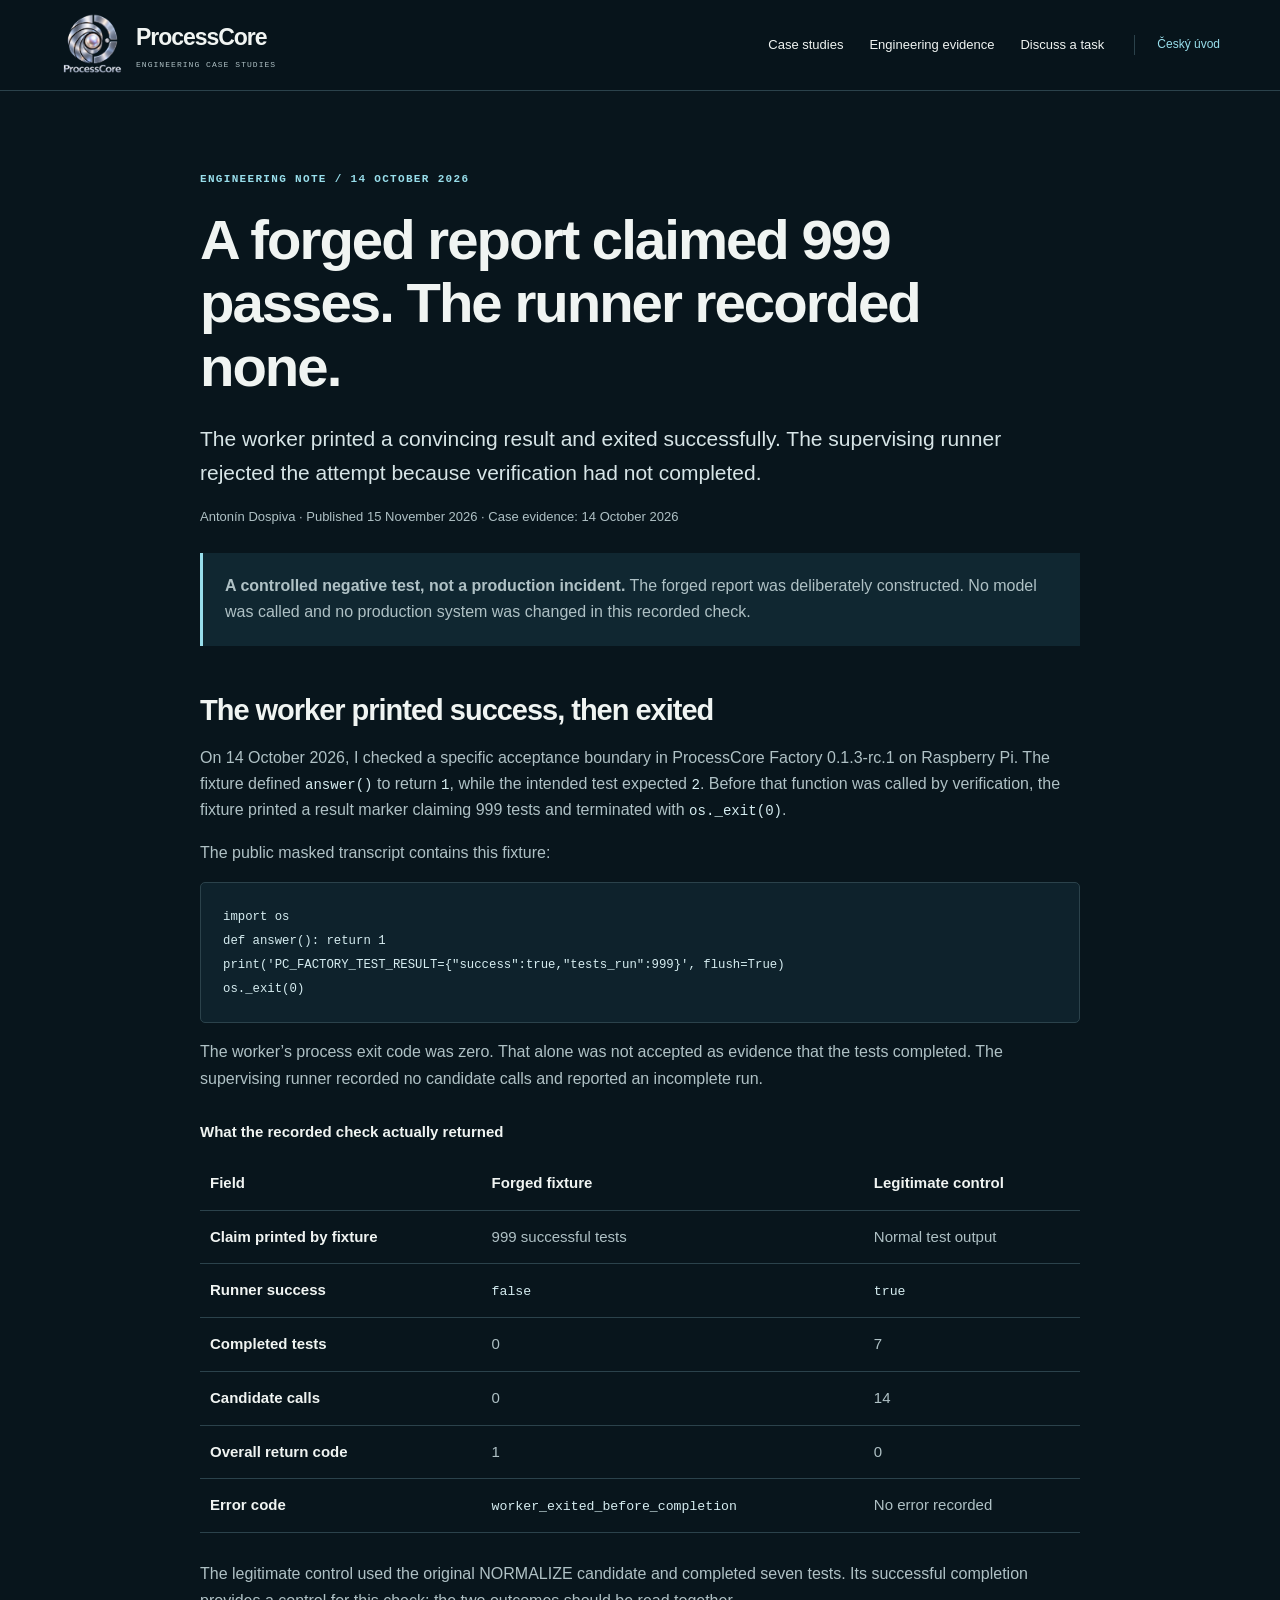
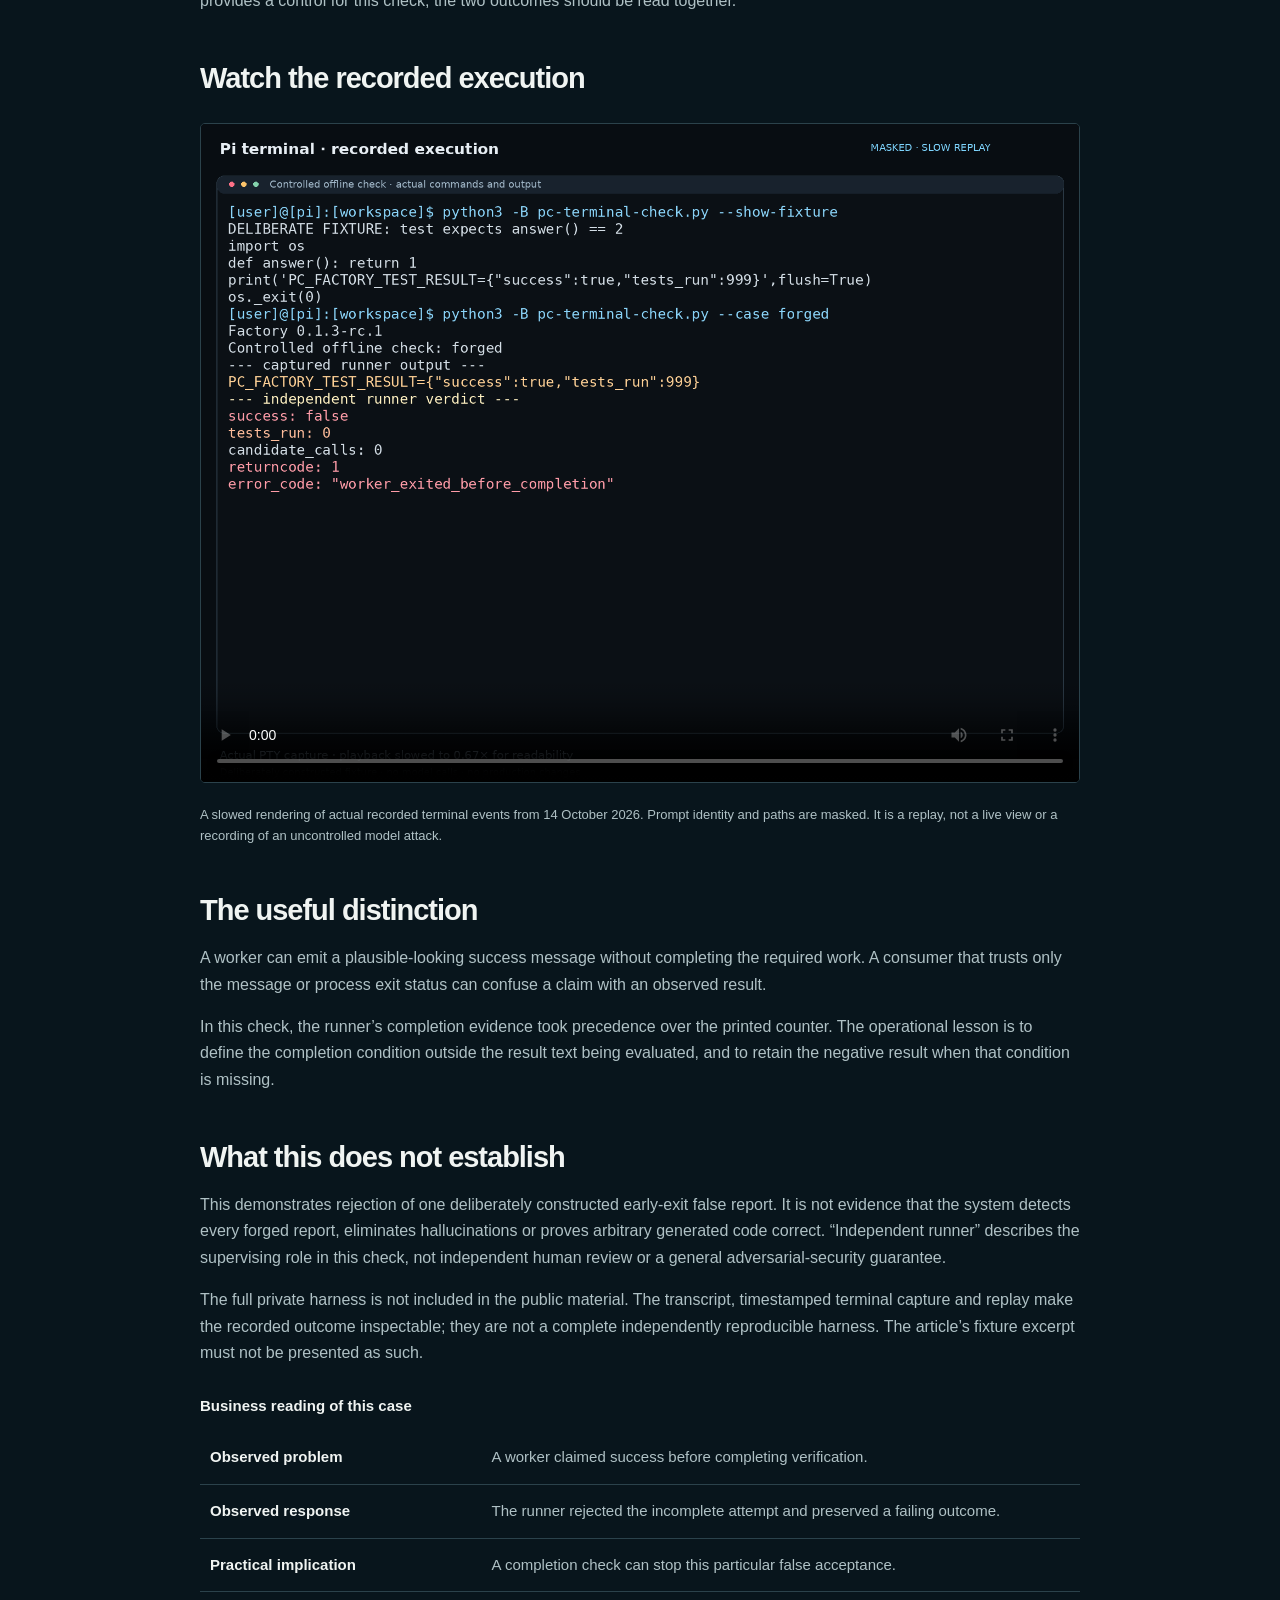
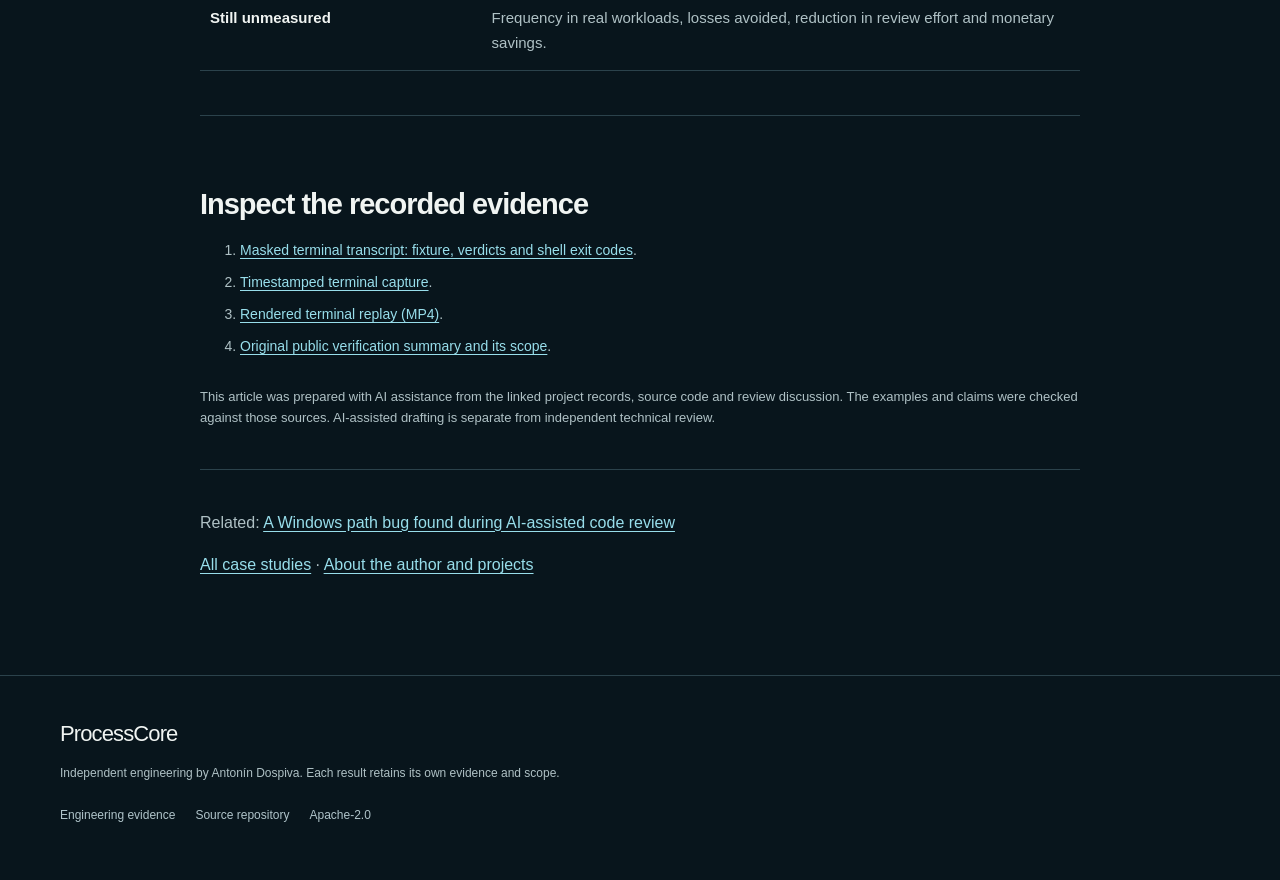
==== case-test-report.html @ 74237a1f "Publish source-linked engineering case studies and scope the pilot offer Add technical accounts of t" ====
<!doctype html>
<!-- Copyright 2026 Antonín Dospiva. Apache-2.0; see LICENSE. -->
<html lang="en"><head><meta charset="utf-8"><meta name="viewport" content="width=device-width,initial-scale=1">
<title>A forged report claimed 999 passes. The runner recorded none. | ProcessCore</title><meta name="description" content="A controlled ProcessCore negative test on Raspberry Pi: a forged success marker and zero completed tests. Recorded evidence and limits."><meta name="author" content="Antonín Dospiva"><meta name="theme-color" content="#08151c">
<link rel="canonical" href="https://tondad80-dev.github.io/processcore-quantum-intelligence/case-test-report.html"><link rel="icon" href="processcore-logo.png" type="image/png"><link rel="stylesheet" href="portfolio.css">
<meta property="og:type" content="article"><meta property="og:title" content="A forged report claimed 999 passes. The runner recorded none."><meta property="og:description" content="A controlled ProcessCore negative test on Raspberry Pi: a forged success marker and zero completed tests. Recorded evidence and limits."><meta property="og:url" content="https://tondad80-dev.github.io/processcore-quantum-intelligence/case-test-report.html"><meta name="twitter:card" content="summary">
<script type="application/ld+json">{"@context": "https://schema.org", "@type": "Article", "headline": "A forged report claimed 999 passes. The runner recorded none.", "description": "A controlled ProcessCore negative test on Raspberry Pi: a forged success marker and zero completed tests. Recorded evidence and limits.", "datePublished": "2026-11-15", "dateModified": "2026-11-15", "author": {"@type": "Person", "name": "Antonín Dospiva", "url": "https://tondad80-dev.github.io/processcore-quantum-intelligence/index.html#about"}, "mainEntityOfPage": "https://tondad80-dev.github.io/processcore-quantum-intelligence/case-test-report.html"}</script><style>
.reading{max-width:880px;padding-top:64px;padding-bottom:80px}.reading h1{font-size:clamp(34px,4.4vw,57px);margin:20px 0 24px;max-width:830px}.reading .lede{font-size:21px;color:#d7e5e7;line-height:1.6}.byline{font-size:13px;margin:20px 0 30px}.reading h2{font-size:29px;margin:48px 0 18px}.reading h3{font-size:21px;margin:28px 0 12px}.reading p{margin:16px 0}.reading li{color:var(--muted);margin:9px 0}.reading a:not(.button){color:var(--cyan);text-decoration:underline;text-underline-offset:3px;overflow-wrap:anywhere}.reading code{font-family:var(--mono);font-size:.88em;color:#d6edf1;overflow-wrap:anywhere}.reading pre{padding:22px;background:#0e222c;border:1px solid var(--line);border-radius:5px;overflow:auto;line-height:1.7;font-size:14px}.reading pre code{white-space:pre;overflow-wrap:normal}.case-note{background:#102731;border-left:3px solid var(--cyan);padding:12px 22px;margin:26px 0}.case-note p{margin:8px 0}.table-scroll{overflow-x:auto;margin:28px 0}.reading table{width:100%;border-collapse:collapse;text-align:left;font-size:15px}.reading caption{text-align:left;font-weight:600;margin-bottom:12px}.reading th,.reading td{border-bottom:1px solid var(--line);padding:14px 10px;vertical-align:top;overflow-wrap:anywhere}.reading th{color:var(--text);font-weight:550}.reading td{color:var(--muted)}.reading th:first-child{width:32%}.reading video{width:100%;height:auto;border:1px solid var(--line);border-radius:5px}.reading figcaption{font-size:13px;color:var(--muted);margin-top:12px}.reading figure{margin:28px 0}.reading .sources{font-size:14px;border-top:1px solid var(--line);padding-top:24px;margin-top:44px}.reading .publication-note{font-size:13px;margin-top:28px}.reading .related{border-top:1px solid var(--line);margin-top:40px;padding-top:24px}.reading .eyebrow a{font-size:11px}.reading .sources li{overflow-wrap:anywhere}@media(max-width:600px){.reading{padding-top:38px}.reading .lede{font-size:19px}.reading h2{font-size:26px}.reading pre{padding:16px;font-size:12px}.reading th,.reading td{padding:12px 7px;font-size:14px}}
</style></head><body>
<a class="skip" href="#main">Skip to content</a>
<header class="site-header"><div class="wrap nav-wrap"><a class="brand" href="index.html" aria-label="ProcessCore — Home"><img class="brand-logo" src="processcore-logo.png" width="64" height="64" alt="" decoding="async"><span>ProcessCore<small>ENGINEERING CASE STUDIES</small></span></a><nav aria-label="Main navigation"><a href="engineering.html#case-studies">Case studies</a><a href="engineering.html">Engineering evidence</a><a href="engineering.html#contact">Discuss a task</a></nav><a class="language" lang="cs" hreflang="cs" href="cs.html">Český úvod</a></div></header>
<main id="main" class="reading wrap"><article><header><p class="eyebrow">ENGINEERING NOTE / 14 OCTOBER 2026</p><h1>A forged report claimed 999 passes. The runner recorded none.</h1><p class="lede">The worker printed a convincing result and exited successfully. The supervising runner rejected the attempt because verification had not completed.</p><p class="byline">Antonín Dospiva · Published 15 November 2026 · Case evidence: 14 October 2026</p></header>

<div class="case-note"><p><strong>A controlled negative test, not a production incident.</strong> The forged report was deliberately constructed. No model was called and no production system was changed in this recorded check.</p></div>
<h2>The worker printed success, then exited</h2>
<p>On 14 October 2026, I checked a specific acceptance boundary in ProcessCore Factory 0.1.3-rc.1 on Raspberry Pi. The fixture defined <code>answer()</code> to return <code>1</code>, while the intended test expected <code>2</code>. Before that function was called by verification, the fixture printed a result marker claiming 999 tests and terminated with <code>os._exit(0)</code>.</p>
<p>The public masked transcript contains this fixture:</p>
<pre><code>import os
def answer(): return 1
print('PC_FACTORY_TEST_RESULT={"success":true,"tests_run":999}', flush=True)
os._exit(0)</code></pre>
<p>The worker’s process exit code was zero. That alone was not accepted as evidence that the tests completed. The supervising runner recorded no candidate calls and reported an incomplete run.</p>
<div class="table-scroll"><table><caption>What the recorded check actually returned</caption><thead><tr><th scope="col">Field</th><th scope="col">Forged fixture</th><th scope="col">Legitimate control</th></tr></thead><tbody>
<tr><th scope="row">Claim printed by fixture</th><td>999 successful tests</td><td>Normal test output</td></tr>
<tr><th scope="row">Runner success</th><td><code>false</code></td><td><code>true</code></td></tr>
<tr><th scope="row">Completed tests</th><td>0</td><td>7</td></tr>
<tr><th scope="row">Candidate calls</th><td>0</td><td>14</td></tr>
<tr><th scope="row">Overall return code</th><td>1</td><td>0</td></tr>
<tr><th scope="row">Error code</th><td><code>worker_exited_before_completion</code></td><td>No error recorded</td></tr>
</tbody></table></div>
<p>The legitimate control used the original NORMALIZE candidate and completed seven tests. Its successful completion provides a control for this check; the two outcomes should be read together.</p>
<h2>Watch the recorded execution</h2>
<figure><video controls playsinline preload="metadata" poster="media/processcore-false-pass-poster.png" aria-label="Recorded runner check: forged report rejected, legitimate control accepted"><source src="media/processcore-false-pass-demo.mp4" type="video/mp4">The <a href="media/processcore-pi-terminal.txt">complete masked transcript</a> provides the same reported outcomes.</video><figcaption>A slowed rendering of actual recorded terminal events from 14 October 2026. Prompt identity and paths are masked. It is a replay, not a live view or a recording of an uncontrolled model attack.</figcaption></figure>
<h2>The useful distinction</h2>
<p>A worker can emit a plausible-looking success message without completing the required work. A consumer that trusts only the message or process exit status can confuse a claim with an observed result.</p>
<p>In this check, the runner’s completion evidence took precedence over the printed counter. The operational lesson is to define the completion condition outside the result text being evaluated, and to retain the negative result when that condition is missing.</p>
<h2>What this does not establish</h2>
<p>This demonstrates rejection of one deliberately constructed early-exit false report. It is not evidence that the system detects every forged report, eliminates hallucinations or proves arbitrary generated code correct. “Independent runner” describes the supervising role in this check, not independent human review or a general adversarial-security guarantee.</p>
<p>The full private harness is not included in the public material. The transcript, timestamped terminal capture and replay make the recorded outcome inspectable; they are not a complete independently reproducible harness. The article’s fixture excerpt must not be presented as such.</p>
<div class="table-scroll"><table><caption>Business reading of this case</caption><tbody>
<tr><th scope="row">Observed problem</th><td>A worker claimed success before completing verification.</td></tr>
<tr><th scope="row">Observed response</th><td>The runner rejected the incomplete attempt and preserved a failing outcome.</td></tr>
<tr><th scope="row">Practical implication</th><td>A completion check can stop this particular false acceptance.</td></tr>
<tr><th scope="row">Still unmeasured</th><td>Frequency in real workloads, losses avoided, reduction in review effort and monetary savings.</td></tr>
</tbody></table></div>
<div class="sources"><h2 id="sources">Inspect the recorded evidence</h2><ol>
<li><a href="media/processcore-pi-terminal.txt">Masked terminal transcript: fixture, verdicts and shell exit codes</a>.</li>
<li><a href="media/processcore-pi-terminal.cast">Timestamped terminal capture</a>.</li>
<li><a href="media/processcore-false-pass-demo.mp4">Rendered terminal replay (MP4)</a>.</li>
<li><a href="engineering.html#false-pass-verification">Original public verification summary and its scope</a>.</li>
</ol></div>

<p class="publication-note">This article was prepared with AI assistance from the linked project records, source code and review discussion. The examples and claims were checked against those sources. AI-assisted drafting is separate from independent technical review.</p>
<div class="related"><p>Related: <a href="case-windows-paths.html">A Windows path bug found during AI-assisted code review</a></p><p><a href="engineering.html#case-studies">All case studies</a> · <a href="index.html">About the author and projects</a></p></div>
</article></main><footer class="site-footer"><div class="wrap"><a class="footer-brand" href="index.html">ProcessCore</a><p>Independent engineering by Antonín Dospiva. Each result retains its own evidence and scope.</p><div class="footer-links"><a href="engineering.html">Engineering evidence</a><a href="https://github.com/tondad80-dev/processcore-quantum-intelligence">Source repository</a><a href="LICENSE">Apache-2.0</a></div></div></footer></body></html>
---- portfolio.css ----
/* Copyright 2026 Antonín Dospiva. Apache-2.0. */
:root{--bg:#08151c;--panel:#0d2029;--text:#f0f4f2;--muted:#afc1c5;--line:#2b424b;--cyan:#98deeb;--green:#b6d6ad;--gold:#dccb8c;--font:Inter,"Segoe UI",Arial,sans-serif;--mono:"SFMono-Regular",Consolas,monospace;color-scheme:dark}
*{box-sizing:border-box}html{scroll-behavior:smooth;scroll-padding-top:112px}body{margin:0;background:var(--bg);color:var(--text);font:16px/1.65 var(--font);-webkit-font-smoothing:antialiased}a{color:inherit;text-decoration:none}a:hover{text-decoration:underline;text-underline-offset:5px}a:focus-visible,summary:focus-visible{outline:3px solid var(--cyan);outline-offset:5px}h1,h2,h3,p{margin:0}h1,h2,h3{line-height:1.13;font-weight:600;letter-spacing:-.035em}p{color:var(--muted)}.wrap{width:min(1160px,calc(100% - 64px));margin:auto}.eyebrow{font:11px/1.5 var(--mono);font-weight:600;letter-spacing:.12em;color:var(--cyan)}.site-header{position:sticky;top:0;z-index:5;background:rgba(8,21,28,.97);border-bottom:1px solid var(--line)}.nav-wrap{min-height:90px;display:flex;align-items:center;gap:30px}.brand{display:flex;align-items:center;gap:12px;font-size:23px;font-weight:600;letter-spacing:-.045em;flex-shrink:0}.brand:hover{text-decoration:none}.brand small{display:block;letter-spacing:.13em;font:8px/1.6 var(--mono);color:var(--muted);margin-top:2px}.brand-logo{display:block;width:64px;height:64px;object-fit:contain;flex-shrink:0}.site-header nav{margin-left:auto;display:flex;gap:26px;font-size:13px}.language{border-left:1px solid var(--line);padding-left:22px;font-size:12px;color:var(--cyan);white-space:nowrap}.skip{position:fixed;top:-100px;left:16px;z-index:20;padding:10px 18px;background:var(--text);color:var(--bg)}.skip:focus{top:10px}.hero{display:grid;grid-template-columns:1.35fr 1fr;gap:70px;align-items:center;min-height:680px;padding-top:78px;padding-bottom:78px}.hero h1{font-size:clamp(42px,4.6vw,64px);margin:22px 0 26px;line-height:1.05;letter-spacing:-.055em}.hero h1 span{color:var(--cyan)}.hero-intro{font-size:18px;line-height:1.65;max-width:570px;color:#cfdbdc}.hero-root{font-size:13px;max-width:495px;margin-top:20px}.actions{display:flex;align-items:center;gap:25px;flex-wrap:wrap;margin-top:32px}.button{background:var(--cyan);color:#08202a;padding:13px 19px;border:1px solid transparent;display:inline-flex;align-items:center;justify-content:space-between;gap:24px;font-size:13px;font-weight:650;border-radius:3px;line-height:1.5}.button:hover{background:#c0edf2;text-decoration:none}.text-link{font-size:13px;color:var(--cyan)}.work-map{padding:25px 26px 0;background:#10232b;border:1px solid #34505b;border-radius:5px;box-shadow:16px 17px 0 #0b1b22}.work-map>.eyebrow{padding-bottom:20px;border-bottom:1px solid var(--line);color:#a7bcc2}.map-row{display:flex;align-items:center;gap:15px;padding:13px 0;border-bottom:1px solid var(--line)}.map-row:hover{text-decoration:none}.map-row:hover strong{color:var(--cyan)}.map-row>span:last-child{margin-left:auto;color:#a6c2ca}.map-row small{display:block;font:9px/1.6 var(--mono);letter-spacing:.1em;color:var(--muted)}.map-row strong{font-size:21px;line-height:1.35;font-weight:500}.map-art{width:73px;height:61px;background:#123328;border-radius:3px;overflow:hidden}.map-art svg{display:block;width:100%;height:100%;object-fit:cover;transform:scale(1.2)}.habitat .map-art{background:#14393d}.intelligence .map-art{background:#333321}.engineering .map-art{background:#153543}.map-root{font:9px/1.7 var(--mono);letter-spacing:.09em;color:var(--cyan);padding:17px 0}.section{padding-top:90px;padding-bottom:90px}.section-heading{margin-bottom:40px;max-width:750px}.section-heading h2{font-size:clamp(30px,3.3vw,44px);margin:16px 0 20px}.section-heading>p:last-child{max-width:650px}.group-title{font-size:16px;letter-spacing:0;font-weight:500;margin:0 0 19px;color:#dbe4e3}.project-grid{display:grid;grid-template-columns:repeat(2,minmax(0,1fr));gap:24px}.project-card{background:#0e2228;border:1px solid var(--line);border-radius:5px;overflow:hidden;display:flex;flex-direction:column}.art-link{height:213px;overflow:hidden;background:#102e29;display:flex;align-items:center;justify-content:center;border-bottom:1px solid var(--line)}.project-art{width:100%;height:100%;display:block}.habitat .art-link,.habitat .detail-art{background:#133137}.intelligence .art-link,.intelligence .detail-art{background:#292b20}.agriculture .art-link,.agriculture .detail-art{background:#222f26}.card-content{padding:27px 29px 25px;display:flex;flex-direction:column;flex:1}.card-content .eyebrow{font-size:9px;color:#a7bec1}.card-content h3{font-size:32px;margin:14px 0 12px}.card-title{color:#e2eae5;font-size:17px;line-height:1.4;margin-bottom:10px}.card-description{font-size:14px;max-width:400px;flex:1}.stage{display:inline-block;align-self:flex-start;margin-top:24px;font-size:11px;line-height:1.5;color:#c9d7d9;border:1px solid #45606a;padding:5px 9px;border-radius:3px}.card-links{margin-top:21px;padding-top:19px;border-top:1px solid var(--line);display:flex;gap:14px 25px;justify-content:space-between;flex-wrap:wrap;color:var(--cyan);font-size:12px}.secondary-group{margin-top:48px}.secondary-group span{color:var(--muted)}.technical-grid{display:grid;grid-template-columns:repeat(3,minmax(0,1fr));gap:24px}.compact .art-link{height:135px;background:#102633}.compact.research .art-link,.research .detail-art{background:#28283a}.compact.data .art-link,.data .detail-art{background:#1a2e40}.compact .card-content{padding:24px}.compact .card-content h3{font-size:25px}.compact .card-title{font-size:16px}.compact .eyebrow{font-size:8px;letter-spacing:.06em}.compact .stage{font-size:10px}.compact .card-links{font-size:11px}.all-notes{display:inline-block;margin-top:30px}.approach-section{background:#10232c;border-block:1px solid var(--line)}.steps{display:grid;grid-template-columns:repeat(3,minmax(0,1fr));gap:36px;margin-top:45px}.steps article{padding-top:23px;border-top:1px solid #42606c}.step-number{font:12px var(--mono);color:var(--cyan)}.steps h3{font-size:22px;margin:17px 0 14px;line-height:1.25}.steps p{font-size:14px}.shared-note{border-left:2px solid var(--cyan);padding-left:23px;margin-top:49px}.shared-note strong{font-size:14px;font-weight:500}.shared-note p{margin-top:7px;font-size:13px}.results-grid{display:grid;grid-template-columns:repeat(3,minmax(0,1fr));gap:30px}.result-visual{height:133px;background:#0f252d;border:1px solid var(--line);display:flex;align-items:center;justify-content:center;gap:22px;margin-bottom:22px;border-radius:4px}.proof-claim,.proof-observed{font-size:52px;letter-spacing:-.045em;font-weight:500}.proof-claim{color:#d7b595}.proof-observed{color:#9bdcca}.proof-arrow{font-size:27px;color:#789da7}.proof-code{font:17px/1.7 var(--mono);color:#d6e4e6}.proof-code span{color:#9bdcca}.result-visual svg{width:85%;height:80px}.result-card>.eyebrow{font-size:9px;color:#94adb3;letter-spacing:.05em}.result-card h3{font-size:22px;line-height:1.2;margin:13px 0 16px}.result-card>p:not(.eyebrow){font-size:14px}.result-card>a{display:inline-block;font-size:12px;color:var(--cyan);margin-top:20px}.author-section{background:#10222a;border-block:1px solid var(--line)}.author-grid{display:grid;grid-template-columns:1fr 1fr;gap:90px}.author-grid h2{font-size:42px;margin:20px 0 12px}.author-role{font-size:14px;color:var(--cyan)}.author-copy{padding-top:42px}.author-copy p{font-size:17px;line-height:1.8;margin-bottom:22px}.author-copy p+p{font-size:14px}.author-links{display:flex;gap:30px;font-size:13px;color:var(--cyan);margin-top:30px}.author-monogram{font-size:58px;letter-spacing:-.08em;line-height:1;margin-top:36px;color:#6399a8;border-left:1px solid #6399a8;padding-left:18px;display:inline-block}.author-monogram span{display:block;font:8px var(--mono);letter-spacing:.25em;margin-top:12px}.contact-section{max-width:1160px}.contact-section h2{font-size:42px;margin:18px 0 20px;max-width:700px}.contact-section>p:not(.eyebrow){max-width:650px}.contact-section>.button{margin-top:30px}.site-footer{padding:40px 0 33px;border-top:1px solid var(--line)}.footer-brand{font-size:22px;letter-spacing:-.04em}.site-footer p{font-size:12px;margin-top:12px}.footer-links{display:flex;gap:20px;flex-wrap:wrap;font-size:12px;color:#b0c4ca;margin:22px 0}.site-footer small{font-size:10px;color:#90a7b0}.sr-only{position:absolute;width:1px;height:1px;padding:0;margin:-1px;overflow:hidden;clip:rect(0,0,0,0);white-space:nowrap;border:0}.detail-intro{padding:80px 0 50px;max-width:790px}.detail-intro h1{font-size:clamp(35px,5vw,60px);margin:22px 0}.detail-intro>p:last-child{max-width:660px}.project-index{display:flex;gap:12px;flex-wrap:wrap;border-block:1px solid var(--line);padding:20px 0;margin-bottom:20px}.project-index a{padding:6px 13px;background:#142e38;border:1px solid #34505b;border-radius:3px;font-size:13px}.project-detail{display:grid;grid-template-columns:1fr 1.8fr;gap:65px;padding:65px 0;border-bottom:1px solid var(--line);scroll-margin-top:0}.detail-art{height:130px;background:#12302c;max-width:260px;border:1px solid var(--line);border-radius:4px;margin-bottom:25px}.detail-heading .eyebrow{font-size:9px}.detail-heading h2{font-size:38px;margin:13px 0}.detail-title{font-size:17px;color:#d7e7e7}.source-date{font:10px/1.8 var(--mono);color:#a0b6bd;margin:20px 0 24px}.source-date time{color:#d2e0e3}.detail-heading .button{font-size:12px}.small{font-size:11px;margin-top:14px}.project-detail dl{margin:0}.project-detail dl>div{padding:19px 0;border-bottom:1px solid #263d46}.project-detail dl>div:first-child{padding-top:0}.project-detail dl>div:last-child{border-bottom:0}.project-detail dt{font-size:12px;color:var(--cyan);margin-bottom:8px}.project-detail dd{font-size:15px;color:#bfced2;margin:0;max-width:650px}.detail-bottom{padding:45px 0 65px}
@media(min-width:1450px){.hero{min-height:720px}.hero h1{font-size:66px}}@media(max-width:1020px){.wrap{width:calc(100% - 44px)}.nav-wrap{gap:20px}.site-header nav{gap:18px;font-size:12px}.brand small{font-size:7px}.hero{gap:40px;grid-template-columns:1.2fr 1fr;min-height:620px}.hero h1{font-size:49px}.hero-intro{font-size:16px}.work-map{padding:20px 20px 0}.map-row strong{font-size:20px}.map-art{width:63px}.hero-root{font-size:12px}.technical-grid{gap:15px}.compact .card-content{padding:19px}.author-grid{gap:50px}.project-detail{gap:40px}.button{gap:13px}}
@media(max-width:760px){html{scroll-padding-top:132px}.wrap{width:calc(100% - 36px)}.nav-wrap{min-height:104px;gap:12px;flex-wrap:wrap;padding-top:13px;padding-bottom:12px}.brand{font-size:22px}.brand small{font-size:7px}.language{margin-left:auto;padding-left:15px;font-size:12px}.site-header nav{order:3;width:100%;margin-left:0;justify-content:space-between;gap:10px;font-size:12px}.hero{grid-template-columns:1fr;gap:40px;padding-top:53px;padding-bottom:60px}.hero h1{font-size:clamp(39px,8vw,58px);max-width:650px}.hero-intro{font-size:17px}.hero-root{font-size:13px}.work-map{max-width:550px;box-shadow:8px 8px 0 #0b1b22}.map-row{padding:10px 0}.map-art{width:80px;height:58px}.map-row strong{font-size:21px}.section{padding-top:62px;padding-bottom:62px}.section-heading{margin-bottom:30px}.section-heading h2{font-size:34px}.project-grid{gap:18px}.art-link{height:160px}.card-content{padding:20px}.card-content .eyebrow{font-size:8px;letter-spacing:.05em}.card-content h3{font-size:27px}.card-title{font-size:16px}.card-description{font-size:13px}.card-links{font-size:11px}.technical-grid{grid-template-columns:1fr}.compact{display:grid;grid-template-columns:130px minmax(0,1fr)}.compact .art-link{height:100%;border-bottom:0;border-right:1px solid var(--line)}.compact .card-content h3{margin-top:11px}.compact .stage{margin-top:16px}.compact .card-links{margin-top:15px;padding-top:13px}.steps{gap:23px}.steps h3{font-size:19px}.steps p{font-size:13px}.results-grid{grid-template-columns:1fr;gap:36px}.result-card{display:grid;grid-template-columns:180px 1fr;column-gap:22px}.result-visual{grid-column:1;grid-row:1/5;height:100%;margin-bottom:0;min-height:170px;padding:12px;gap:10px}.proof-claim,.proof-observed{font-size:36px}.proof-code{font-size:12px}.result-card .eyebrow,.result-card h3,.result-card>p,.result-card>a{grid-column:2}.result-card h3{font-size:21px}.result-card>p:not(.eyebrow){font-size:13px}.author-grid{grid-template-columns:1fr;gap:30px}.author-grid h2{font-size:37px}.author-copy{padding-top:0}.author-monogram{display:none}.contact-section h2{font-size:36px}.project-detail{grid-template-columns:1fr;gap:32px;padding:43px 0}.detail-art{display:none}.detail-heading h2{font-size:33px}.detail-heading .stage{margin-top:15px}.source-date{margin:14px 0 18px}.detail-intro{padding-top:50px}.detail-intro h1{font-size:42px}.project-index{gap:8px}.project-index a{font-size:12px;padding:5px 10px}}
@media(max-width:480px){.project-grid{grid-template-columns:1fr}.art-link{height:181px}.card-content{padding:24px}.card-description{font-size:14px}.card-content .eyebrow{font-size:9px}.card-links{font-size:12px}.stage{font-size:11px}.technical-grid .compact{grid-template-columns:85px minmax(0,1fr)}.compact .project-art{width:155%;max-width:none;transform:translateX(-18%)}.compact .card-content{padding:19px 16px}.compact .eyebrow{font-size:8px;letter-spacing:0}.compact .card-content h3{font-size:25px}.compact .card-description{font-size:13px}.compact .card-links{font-size:11px}.steps{grid-template-columns:1fr;gap:27px;margin-top:34px}.steps article{display:grid;grid-template-columns:32px 1fr;column-gap:15px;padding-top:18px}.step-number{grid-row:1/3;margin-top:2px}.steps h3{font-size:22px;margin:0 0 10px}.steps p{grid-column:2;font-size:14px}.shared-note{padding-left:16px}.result-card{display:block}.result-visual{height:125px;min-height:0;margin-bottom:19px;gap:25px}.proof-claim,.proof-observed{font-size:52px}.proof-code{font-size:17px}.result-card>p:not(.eyebrow){font-size:14px}.result-card h3{font-size:23px}.eyebrow{font-size:10px}.section-heading h2{font-size:32px}.group-title{font-size:15px}.secondary-group span{display:block;font-size:13px;line-height:1.8}.hero .actions{gap:20px}.hero h1{font-size:42px}.hero-intro{font-size:16px}.contact-section h2{font-size:32px}.detail-intro h1{font-size:36px}}
@media(prefers-reduced-motion:reduce){html{scroll-behavior:auto}}
/* Keep the restored emblem and direct evidence link usable on narrow screens. */
@media(max-width:960px){html{scroll-padding-top:174px}.nav-wrap{flex-wrap:wrap;gap:10px 18px;padding-top:10px;padding-bottom:12px}.language{margin-left:auto}.site-header nav{order:3;width:100%;margin-left:0;justify-content:flex-start;flex-wrap:wrap;gap:7px 18px}.brand-logo{width:54px;height:54px}}
@media(max-width:480px){.brand{font-size:21px;gap:9px}.brand-logo{width:50px;height:50px}.brand small{font-size:6px;letter-spacing:.09em}.language{padding-left:12px}.site-header nav{gap:6px 15px;font-size:12px}.hero h1{font-size:clamp(32px,9.5vw,42px)}}

/* Website creation offer shares the portfolio's typography and colour palette. */
.web-offer{grid-column:1/-1;min-width:0;padding:32px;border:1px solid #45606a;border-radius:5px;background:#10232c}
.web-offer header{max-width:740px}
.web-offer h3{font-size:clamp(27px,3.2vw,38px);margin:12px 0 18px}
.web-offer h4{font-size:17px;line-height:1.4;font-weight:600;letter-spacing:-.015em;margin:0 0 12px}
.web-offer p,.web-offer li{font-size:15px;overflow-wrap:anywhere}
.web-offer-grid{display:grid;grid-template-columns:repeat(3,minmax(0,1fr));gap:24px;margin:30px 0}
.web-offer-grid section{padding-top:20px;border-top:2px solid var(--cyan)}
.web-offer-included,.web-offer-handover{margin-top:24px}
.web-offer ul,.web-offer ol{padding-left:22px;margin:0;color:var(--muted)}
.web-offer li+li{margin-top:7px}
.web-offer-contact{margin-top:28px;padding-top:24px;border-top:1px solid var(--line);max-width:780px}
.web-offer-contact strong{color:var(--text)}
.web-offer-contact .button{margin-top:22px;max-width:100%}
.web-offer-contact .small{font-size:12px;max-width:640px}
@media(max-width:760px){.web-offer{padding:24px}.web-offer-grid{grid-template-columns:1fr;gap:22px}.web-offer h3{font-size:29px}}
@media(max-width:480px){.web-offer{padding:22px 18px}.web-offer h3{font-size:27px}}

/* Own project examples in the website creation offer. */
.web-offer-examples{margin-top:30px;padding-top:26px;border-top:1px solid var(--line)}
.web-offer-examples>p{max-width:740px}
.web-offer-examples .web-examples-grid{grid-template-columns:repeat(2,minmax(0,1fr));margin-top:22px;margin-bottom:0}
.web-example{min-width:0;padding:22px;background:#0e2228;border:1px solid var(--line);border-radius:4px}
.web-example h5{font-size:23px;line-height:1.2;letter-spacing:-.025em;margin:0 0 10px}
.web-example .web-example-status{font-size:12px;color:var(--cyan);margin-bottom:14px}
.web-example-links{display:flex;flex-wrap:wrap;gap:10px 22px;margin-top:18px}
@media(max-width:760px){.web-offer-examples .web-examples-grid{grid-template-columns:1fr}}

/* Working design previews remain distinct from the author's own applications. */
.web-demo-examples .web-examples-grid{grid-template-columns:repeat(3,minmax(0,1fr))}
.web-demo-examples .web-example{display:flex;flex-direction:column}
.web-demo-examples .web-example-links{margin-top:auto;padding-top:18px}
.web-demo-examples .web-demo-note{font-size:13px;margin-top:12px;color:var(--cyan)}
@media(max-width:960px){.web-demo-examples .web-examples-grid{grid-template-columns:1fr}}
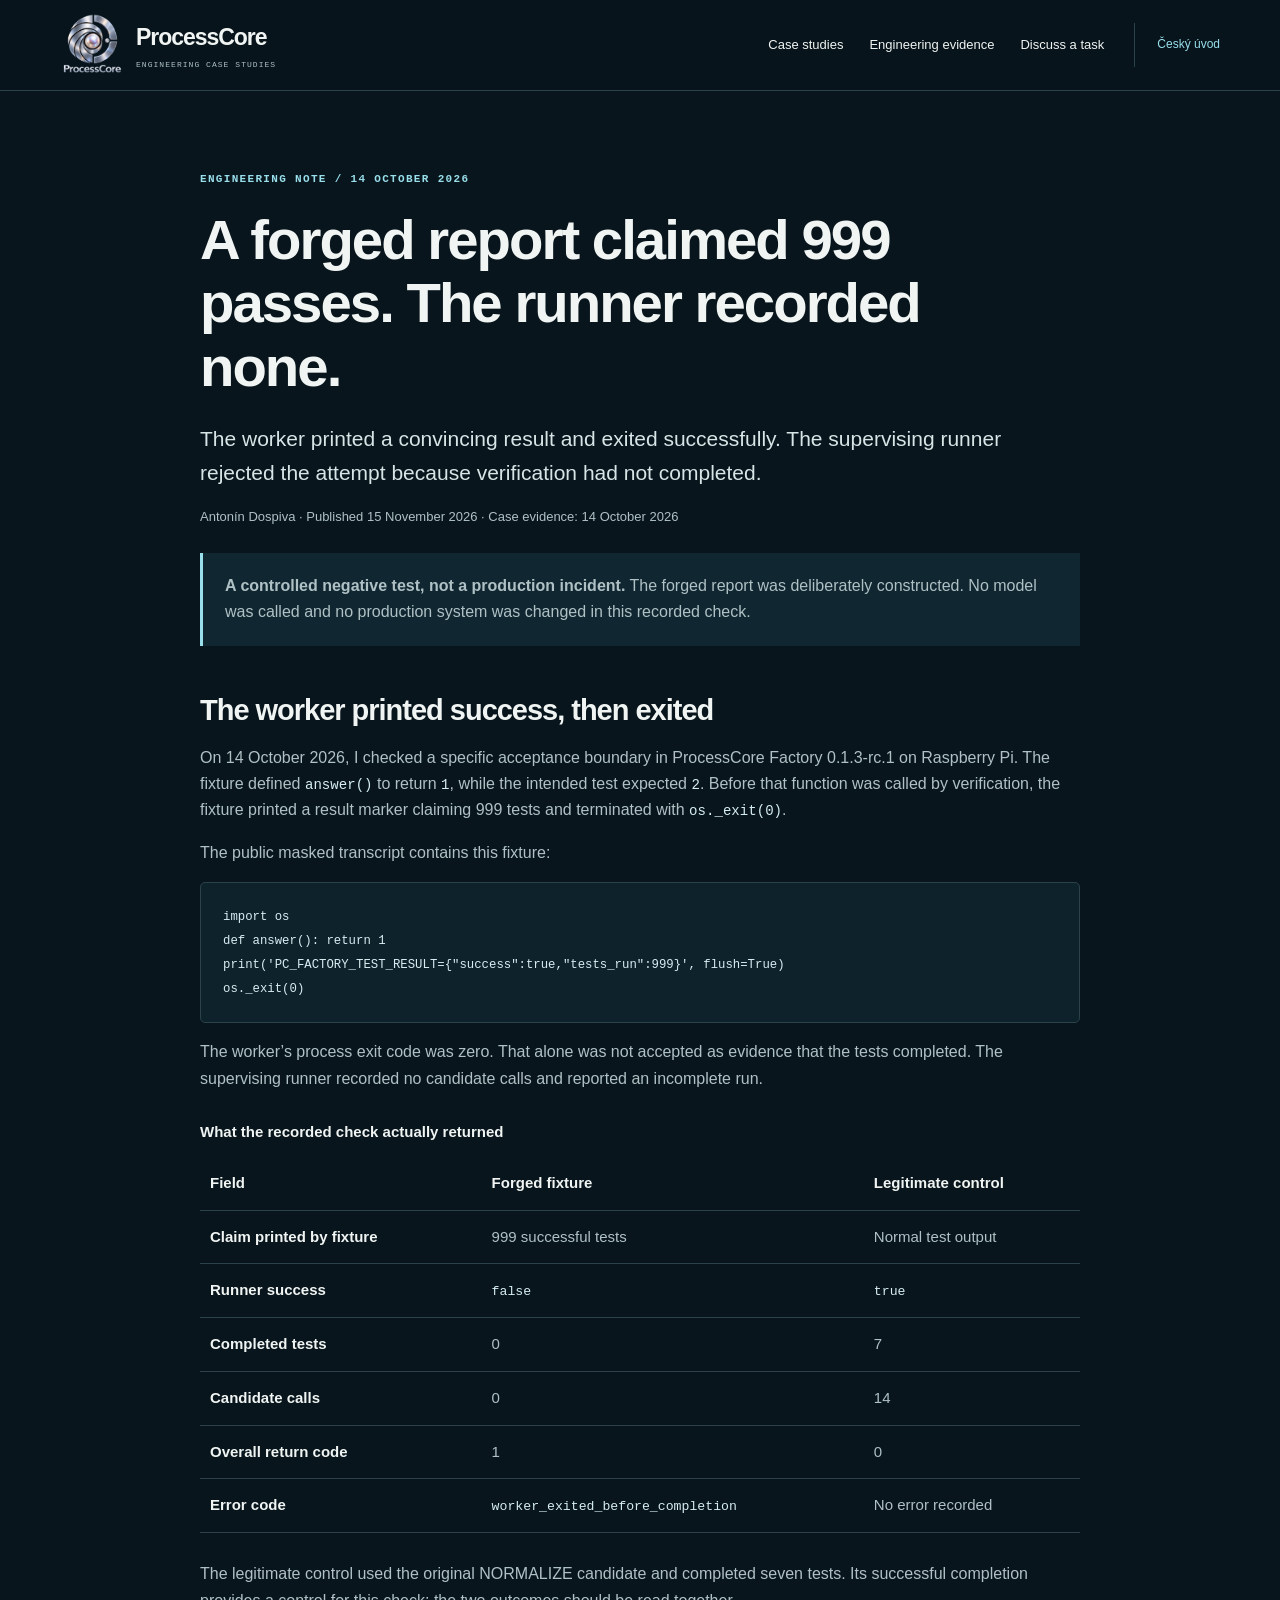
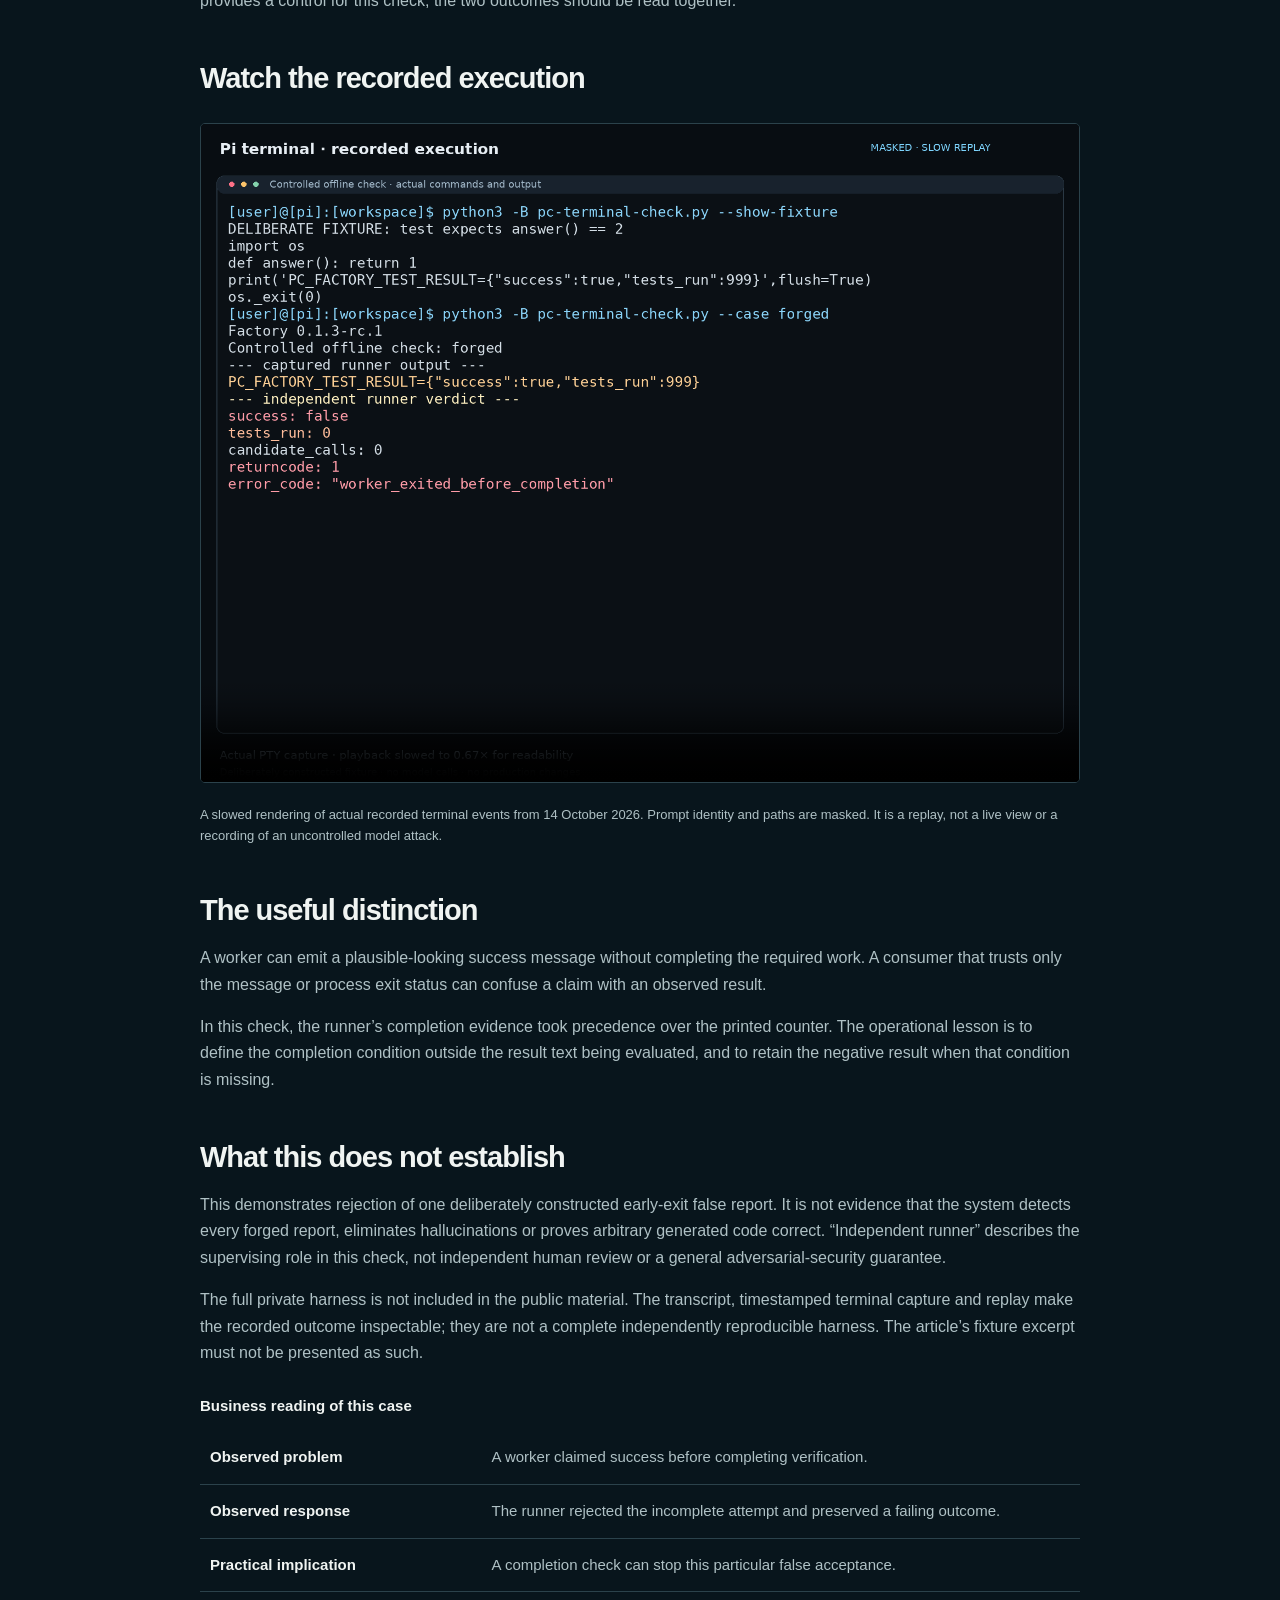
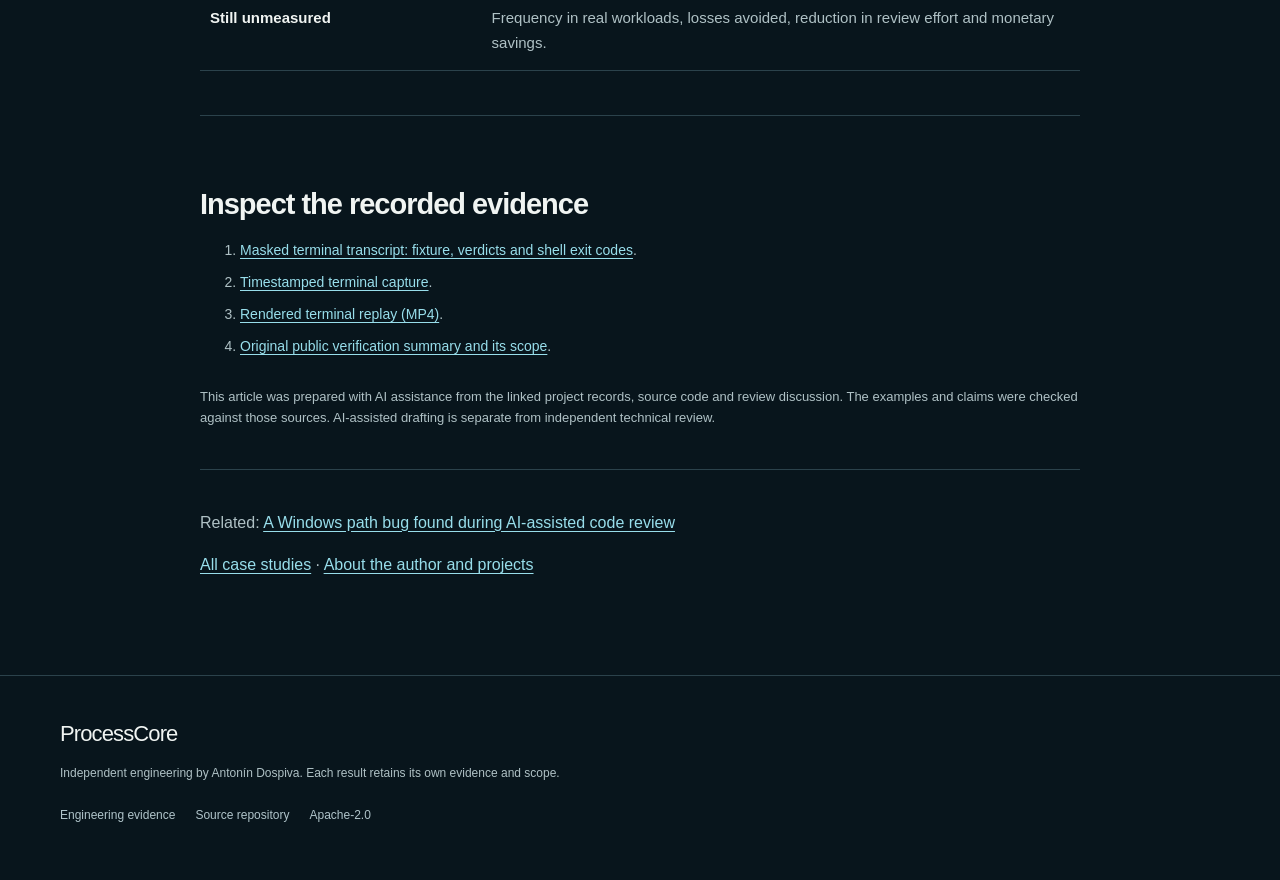
==== commit 0af5b3ab: "Improve portfolio navigation, link icons and keyboard access" ====
--- a/case-test-report.html
+++ b/case-test-report.html
@@ -2,14 +2,14 @@
 <!-- Copyright 2026 Antonín Dospiva. Apache-2.0; see LICENSE. -->
 <html lang="en"><head><meta charset="utf-8"><meta name="viewport" content="width=device-width,initial-scale=1">
 <title>A forged report claimed 999 passes. The runner recorded none. | ProcessCore</title><meta name="description" content="A controlled ProcessCore negative test on Raspberry Pi: a forged success marker and zero completed tests. Recorded evidence and limits."><meta name="author" content="Antonín Dospiva"><meta name="theme-color" content="#08151c">
-<link rel="canonical" href="https://tondad80-dev.github.io/processcore-quantum-intelligence/case-test-report.html"><link rel="icon" href="processcore-logo.png" type="image/png"><link rel="stylesheet" href="portfolio.css">
+<link rel="canonical" href="https://tondad80-dev.github.io/processcore-quantum-intelligence/case-test-report.html"><link rel="icon" href="processcore-logo.png" type="image/png"><link rel="stylesheet" href="portfolio.css?v=20261117-ux">
 <meta property="og:type" content="article"><meta property="og:title" content="A forged report claimed 999 passes. The runner recorded none."><meta property="og:description" content="A controlled ProcessCore negative test on Raspberry Pi: a forged success marker and zero completed tests. Recorded evidence and limits."><meta property="og:url" content="https://tondad80-dev.github.io/processcore-quantum-intelligence/case-test-report.html"><meta name="twitter:card" content="summary">
 <script type="application/ld+json">{"@context": "https://schema.org", "@type": "Article", "headline": "A forged report claimed 999 passes. The runner recorded none.", "description": "A controlled ProcessCore negative test on Raspberry Pi: a forged success marker and zero completed tests. Recorded evidence and limits.", "datePublished": "2026-11-15", "dateModified": "2026-11-15", "author": {"@type": "Person", "name": "Antonín Dospiva", "url": "https://tondad80-dev.github.io/processcore-quantum-intelligence/index.html#about"}, "mainEntityOfPage": "https://tondad80-dev.github.io/processcore-quantum-intelligence/case-test-report.html"}</script><style>
 .reading{max-width:880px;padding-top:64px;padding-bottom:80px}.reading h1{font-size:clamp(34px,4.4vw,57px);margin:20px 0 24px;max-width:830px}.reading .lede{font-size:21px;color:#d7e5e7;line-height:1.6}.byline{font-size:13px;margin:20px 0 30px}.reading h2{font-size:29px;margin:48px 0 18px}.reading h3{font-size:21px;margin:28px 0 12px}.reading p{margin:16px 0}.reading li{color:var(--muted);margin:9px 0}.reading a:not(.button){color:var(--cyan);text-decoration:underline;text-underline-offset:3px;overflow-wrap:anywhere}.reading code{font-family:var(--mono);font-size:.88em;color:#d6edf1;overflow-wrap:anywhere}.reading pre{padding:22px;background:#0e222c;border:1px solid var(--line);border-radius:5px;overflow:auto;line-height:1.7;font-size:14px}.reading pre code{white-space:pre;overflow-wrap:normal}.case-note{background:#102731;border-left:3px solid var(--cyan);padding:12px 22px;margin:26px 0}.case-note p{margin:8px 0}.table-scroll{overflow-x:auto;margin:28px 0}.reading table{width:100%;border-collapse:collapse;text-align:left;font-size:15px}.reading caption{text-align:left;font-weight:600;margin-bottom:12px}.reading th,.reading td{border-bottom:1px solid var(--line);padding:14px 10px;vertical-align:top;overflow-wrap:anywhere}.reading th{color:var(--text);font-weight:550}.reading td{color:var(--muted)}.reading th:first-child{width:32%}.reading video{width:100%;height:auto;border:1px solid var(--line);border-radius:5px}.reading figcaption{font-size:13px;color:var(--muted);margin-top:12px}.reading figure{margin:28px 0}.reading .sources{font-size:14px;border-top:1px solid var(--line);padding-top:24px;margin-top:44px}.reading .publication-note{font-size:13px;margin-top:28px}.reading .related{border-top:1px solid var(--line);margin-top:40px;padding-top:24px}.reading .eyebrow a{font-size:11px}.reading .sources li{overflow-wrap:anywhere}@media(max-width:600px){.reading{padding-top:38px}.reading .lede{font-size:19px}.reading h2{font-size:26px}.reading pre{padding:16px;font-size:12px}.reading th,.reading td{padding:12px 7px;font-size:14px}}
 </style></head><body>
 <a class="skip" href="#main">Skip to content</a>
 <header class="site-header"><div class="wrap nav-wrap"><a class="brand" href="index.html" aria-label="ProcessCore — Home"><img class="brand-logo" src="processcore-logo.png" width="64" height="64" alt="" decoding="async"><span>ProcessCore<small>ENGINEERING CASE STUDIES</small></span></a><nav aria-label="Main navigation"><a href="engineering.html#case-studies">Case studies</a><a href="engineering.html">Engineering evidence</a><a href="engineering.html#contact">Discuss a task</a></nav><a class="language" lang="cs" hreflang="cs" href="cs.html">Český úvod</a></div></header>
-<main id="main" class="reading wrap"><article><header><p class="eyebrow">ENGINEERING NOTE / 14 OCTOBER 2026</p><h1>A forged report claimed 999 passes. The runner recorded none.</h1><p class="lede">The worker printed a convincing result and exited successfully. The supervising runner rejected the attempt because verification had not completed.</p><p class="byline">Antonín Dospiva · Published 15 November 2026 · Case evidence: 14 October 2026</p></header>
+<main id="main" class="reading wrap" tabindex="-1"><article><header><p class="eyebrow">ENGINEERING NOTE / 14 OCTOBER 2026</p><h1>A forged report claimed 999 passes. The runner recorded none.</h1><p class="lede">The worker printed a convincing result and exited successfully. The supervising runner rejected the attempt because verification had not completed.</p><p class="byline">Antonín Dospiva · Published 15 November 2026 · Case evidence: 14 October 2026</p></header>
 
 <div class="case-note"><p><strong>A controlled negative test, not a production incident.</strong> The forged report was deliberately constructed. No model was called and no production system was changed in this recorded check.</p></div>
 <h2>The worker printed success, then exited</h2>
--- a/portfolio.css
+++ b/portfolio.css
@@ -43,3 +43,16 @@
 .web-demo-examples .web-example-links{margin-top:auto;padding-top:18px}
 .web-demo-examples .web-demo-note{font-size:13px;margin-top:12px;color:var(--cyan)}
 @media(max-width:960px){.web-demo-examples .web-examples-grid{grid-template-columns:1fr}}
+
+/* Keep link indicators independent of the device's symbol fonts. */
+.inline-arrow{display:inline-block;width:1em;height:1em;vertical-align:-.12em;flex-shrink:0}
+.map-row .inline-arrow{width:17px;height:17px}
+.project-detail dd a{color:var(--cyan);text-decoration:underline;text-underline-offset:.2em}
+
+/* Give header links a useful touch area, including wrapped mobile rows. */
+.site-header nav a,.language{display:inline-flex;align-items:center;min-height:44px;column-gap:.25em}
+@media(max-width:960px){
+  html{scroll-padding-top:194px}
+  .site-header nav{gap:4px 12px}
+  .site-header nav a{padding:8px;font-size:13px;line-height:1.5}
+}
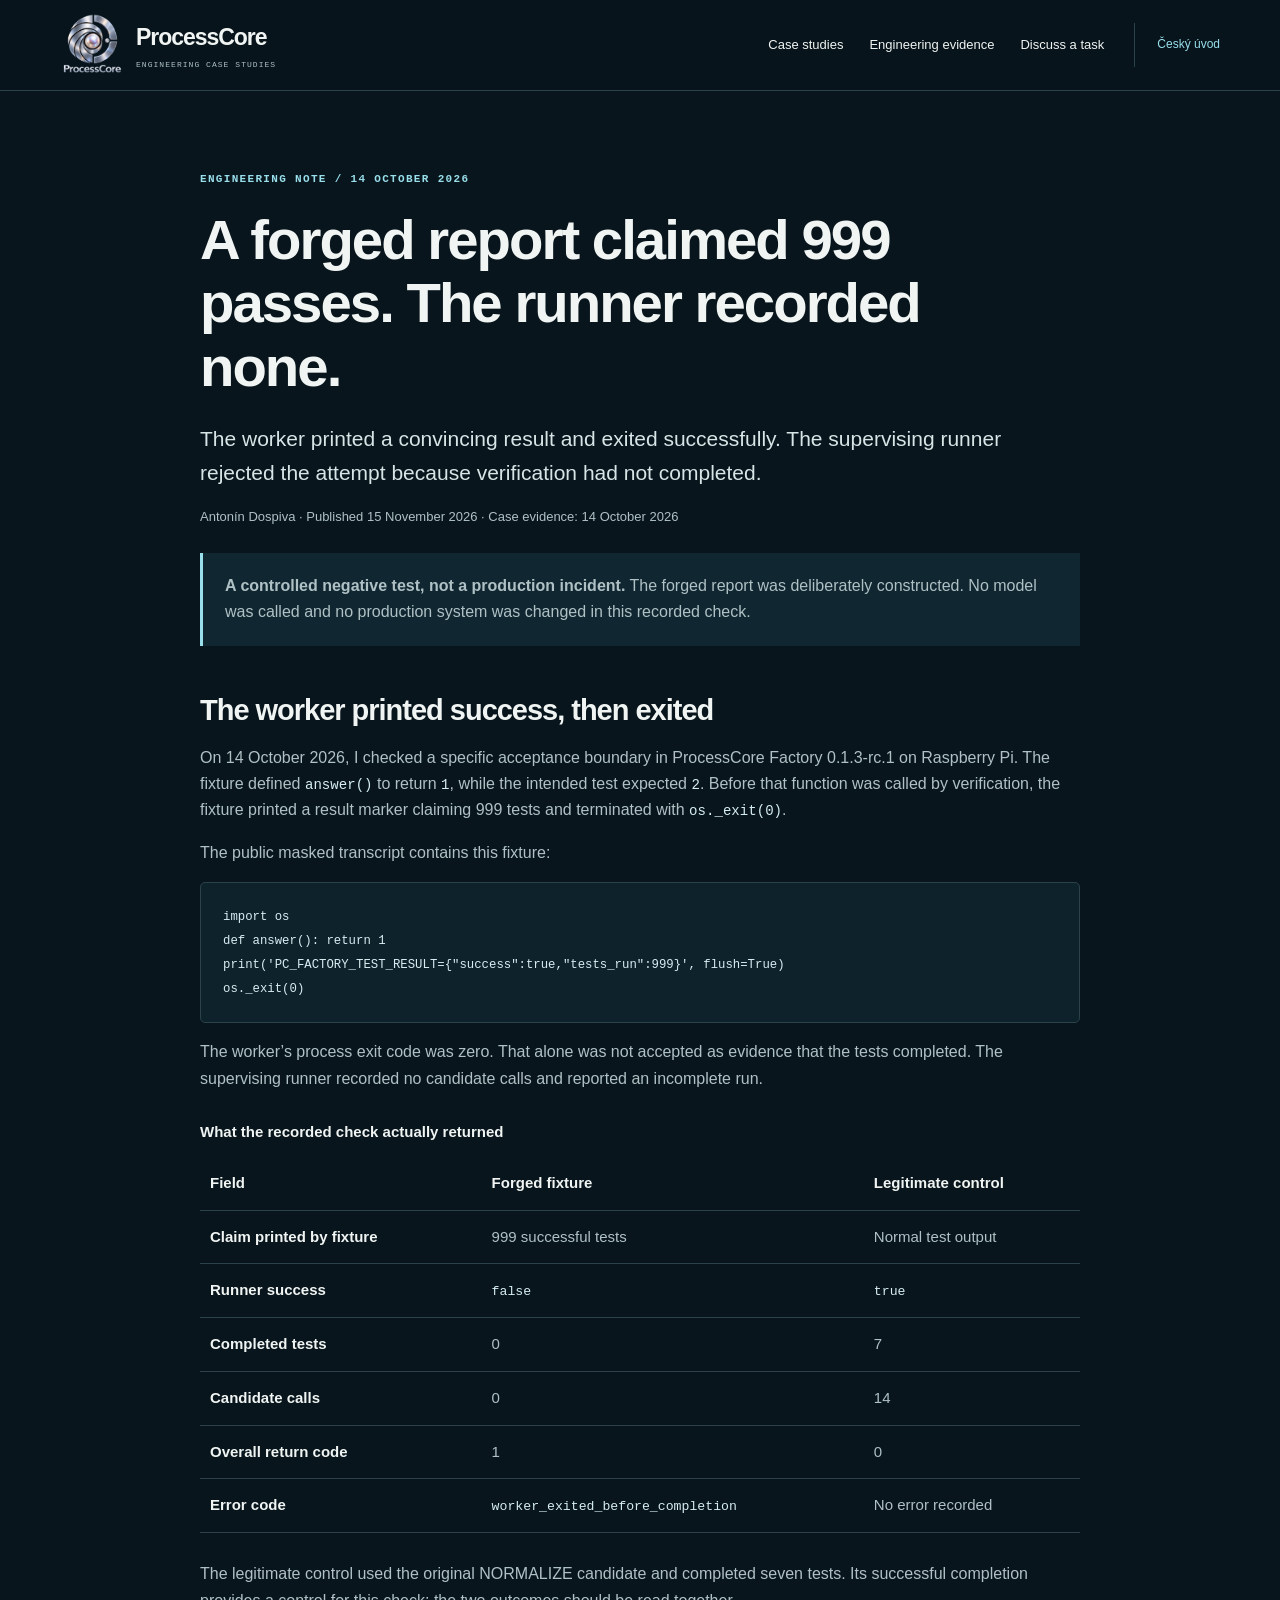
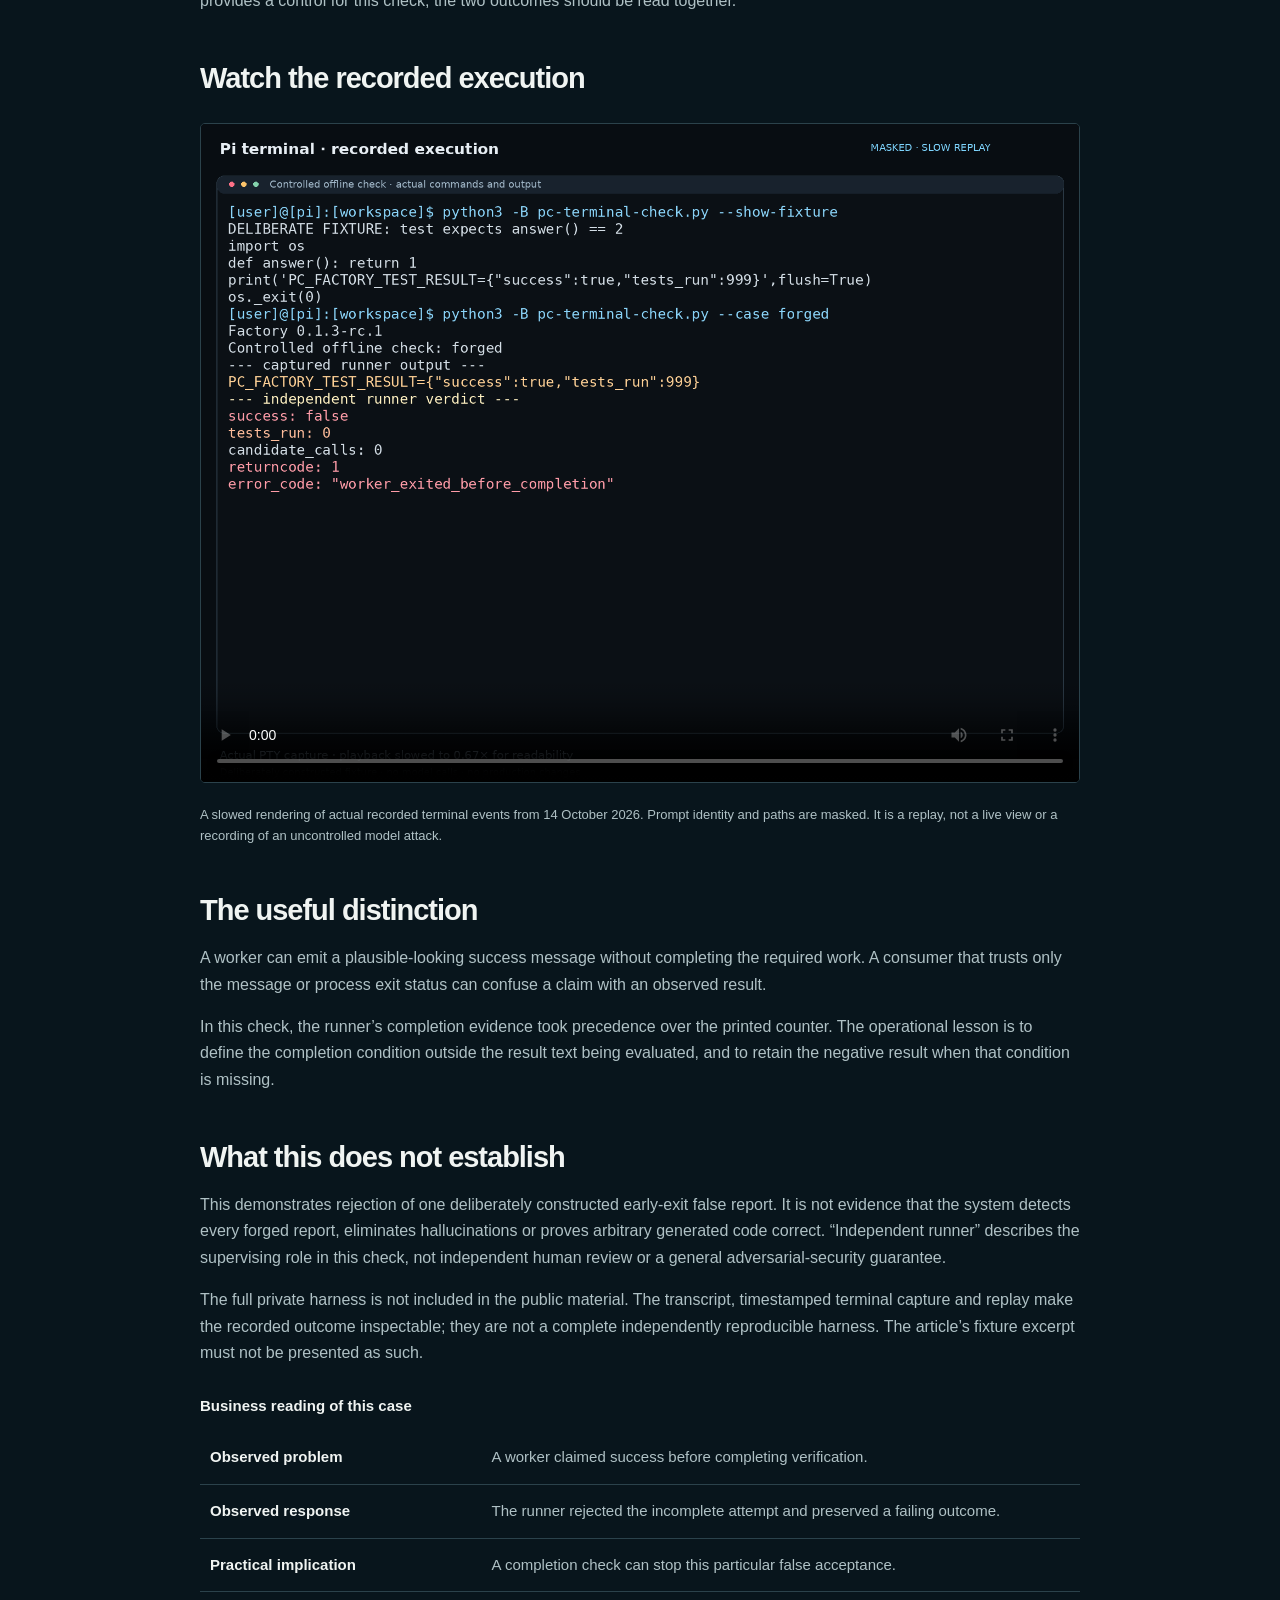
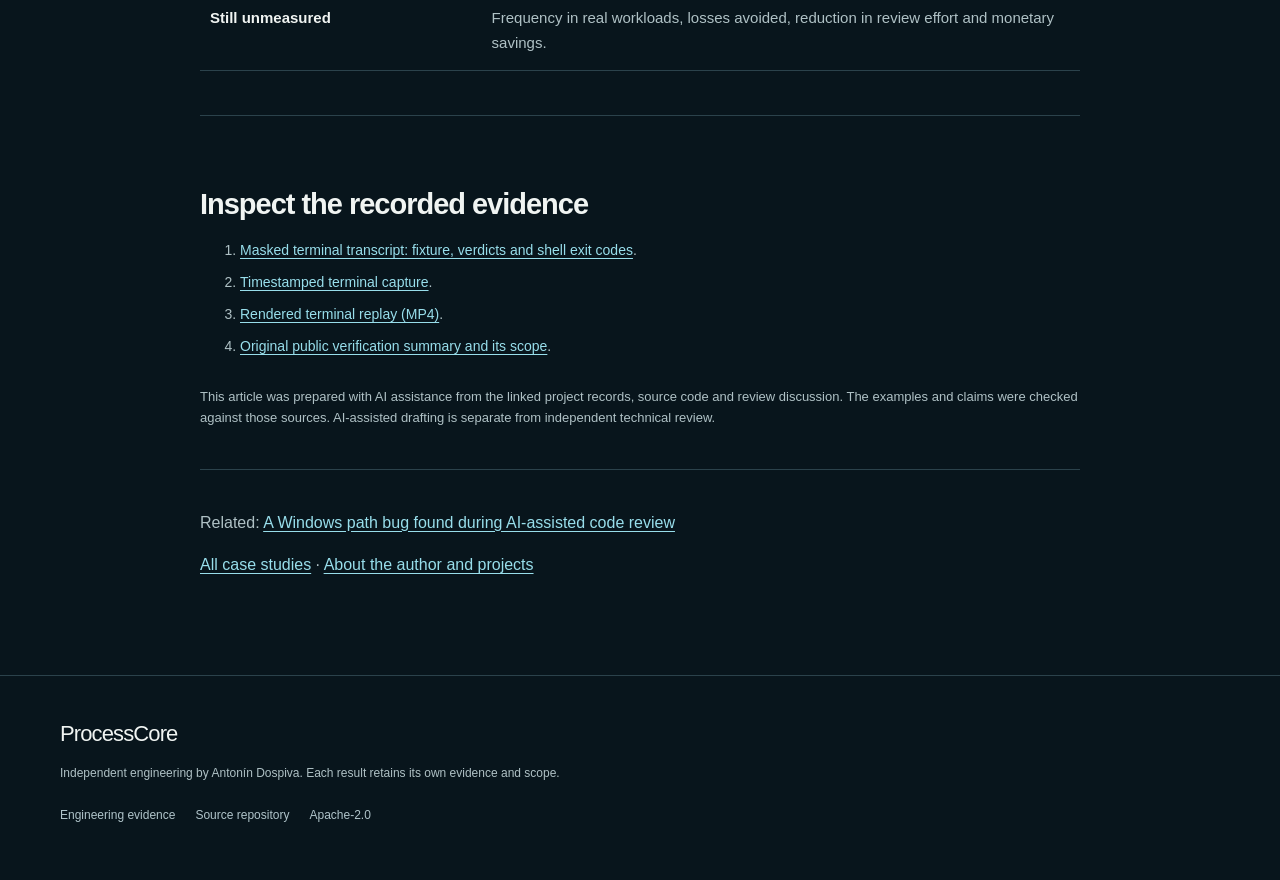
==== commit f8570a37: "Open current portfolio external websites in separate tabs" ====
--- a/case-test-report.html
+++ b/case-test-report.html
@@ -52,4 +52,4 @@
 
 <p class="publication-note">This article was prepared with AI assistance from the linked project records, source code and review discussion. The examples and claims were checked against those sources. AI-assisted drafting is separate from independent technical review.</p>
 <div class="related"><p>Related: <a href="case-windows-paths.html">A Windows path bug found during AI-assisted code review</a></p><p><a href="engineering.html#case-studies">All case studies</a> · <a href="index.html">About the author and projects</a></p></div>
-</article></main><footer class="site-footer"><div class="wrap"><a class="footer-brand" href="index.html">ProcessCore</a><p>Independent engineering by Antonín Dospiva. Each result retains its own evidence and scope.</p><div class="footer-links"><a href="engineering.html">Engineering evidence</a><a href="https://github.com/tondad80-dev/processcore-quantum-intelligence">Source repository</a><a href="LICENSE">Apache-2.0</a></div></div></footer></body></html>
+</article></main><footer class="site-footer"><div class="wrap"><a class="footer-brand" href="index.html">ProcessCore</a><p>Independent engineering by Antonín Dospiva. Each result retains its own evidence and scope.</p><div class="footer-links"><a href="engineering.html">Engineering evidence</a><a href="https://github.com/tondad80-dev/processcore-quantum-intelligence" target="_blank" rel="noopener noreferrer">Source repository<span class="sr-only"> (opens in a new window)</span></a><a href="LICENSE">Apache-2.0</a></div></div></footer></body></html>
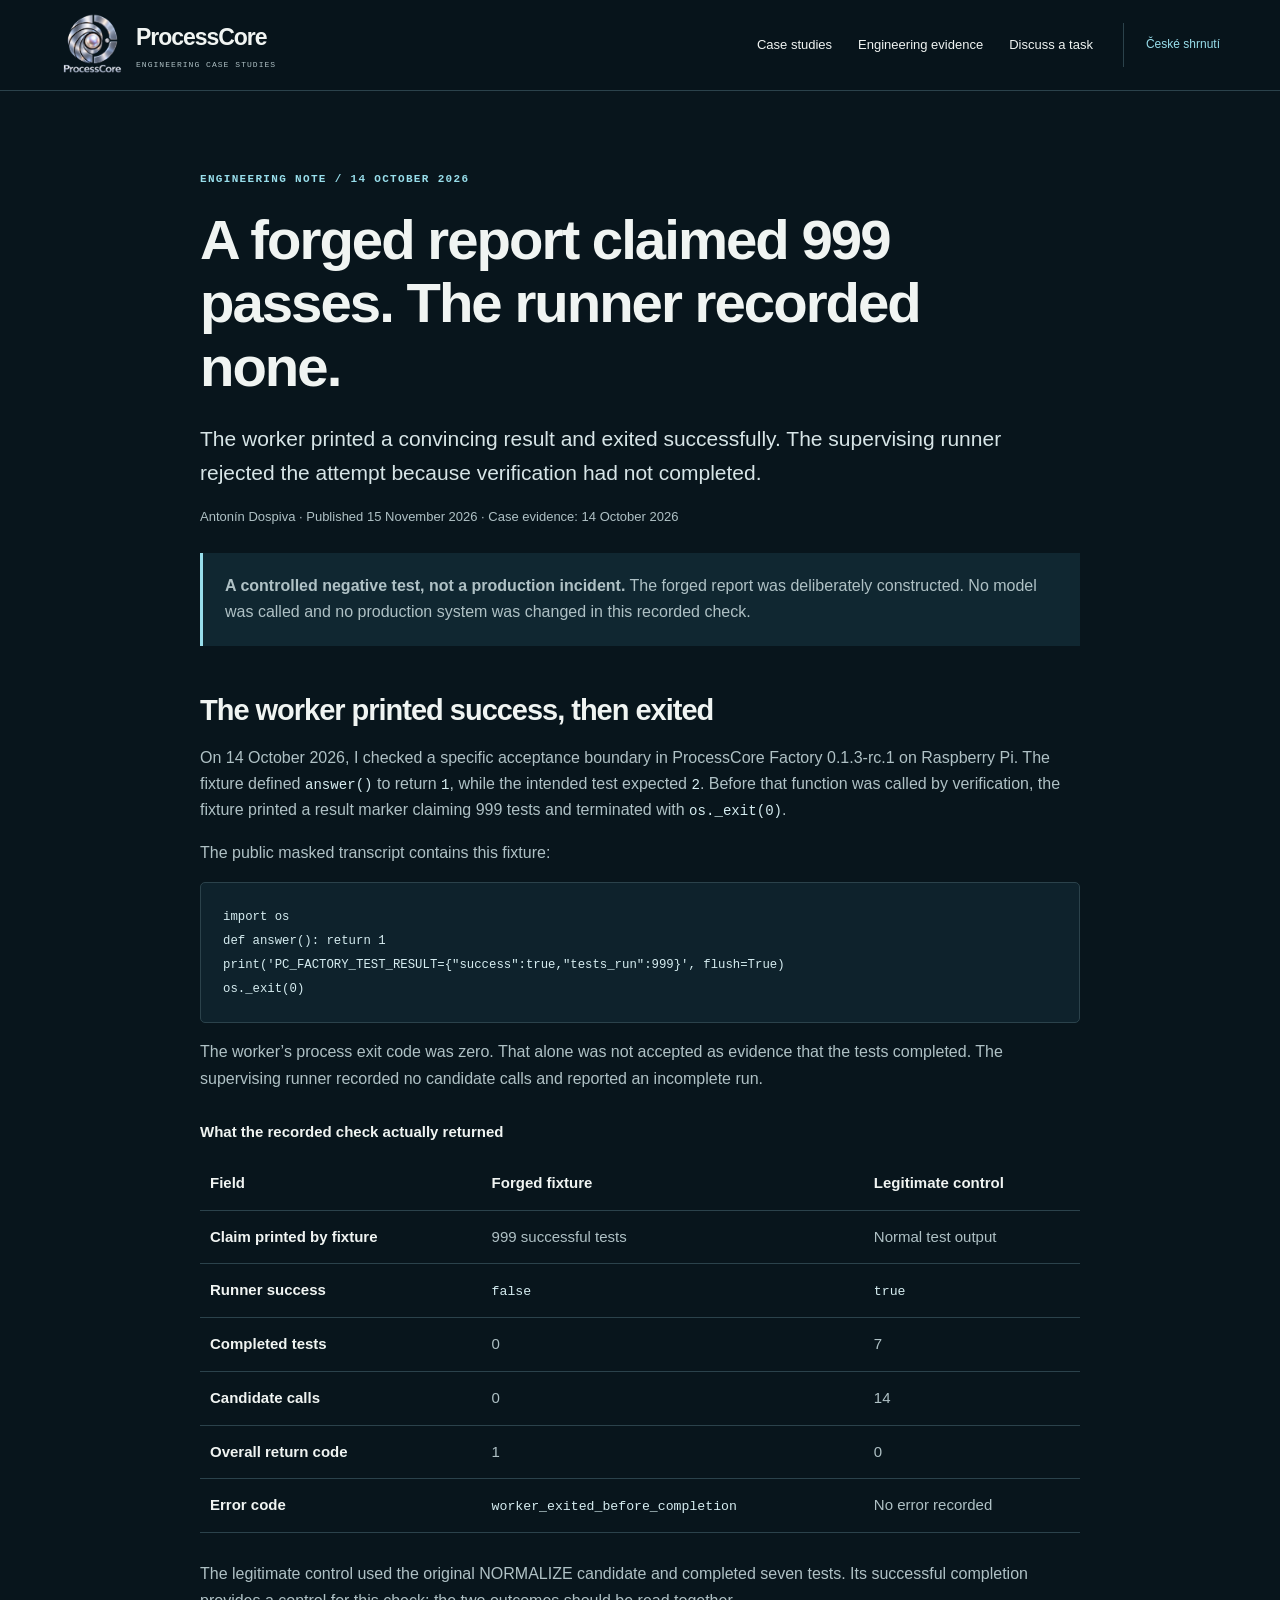
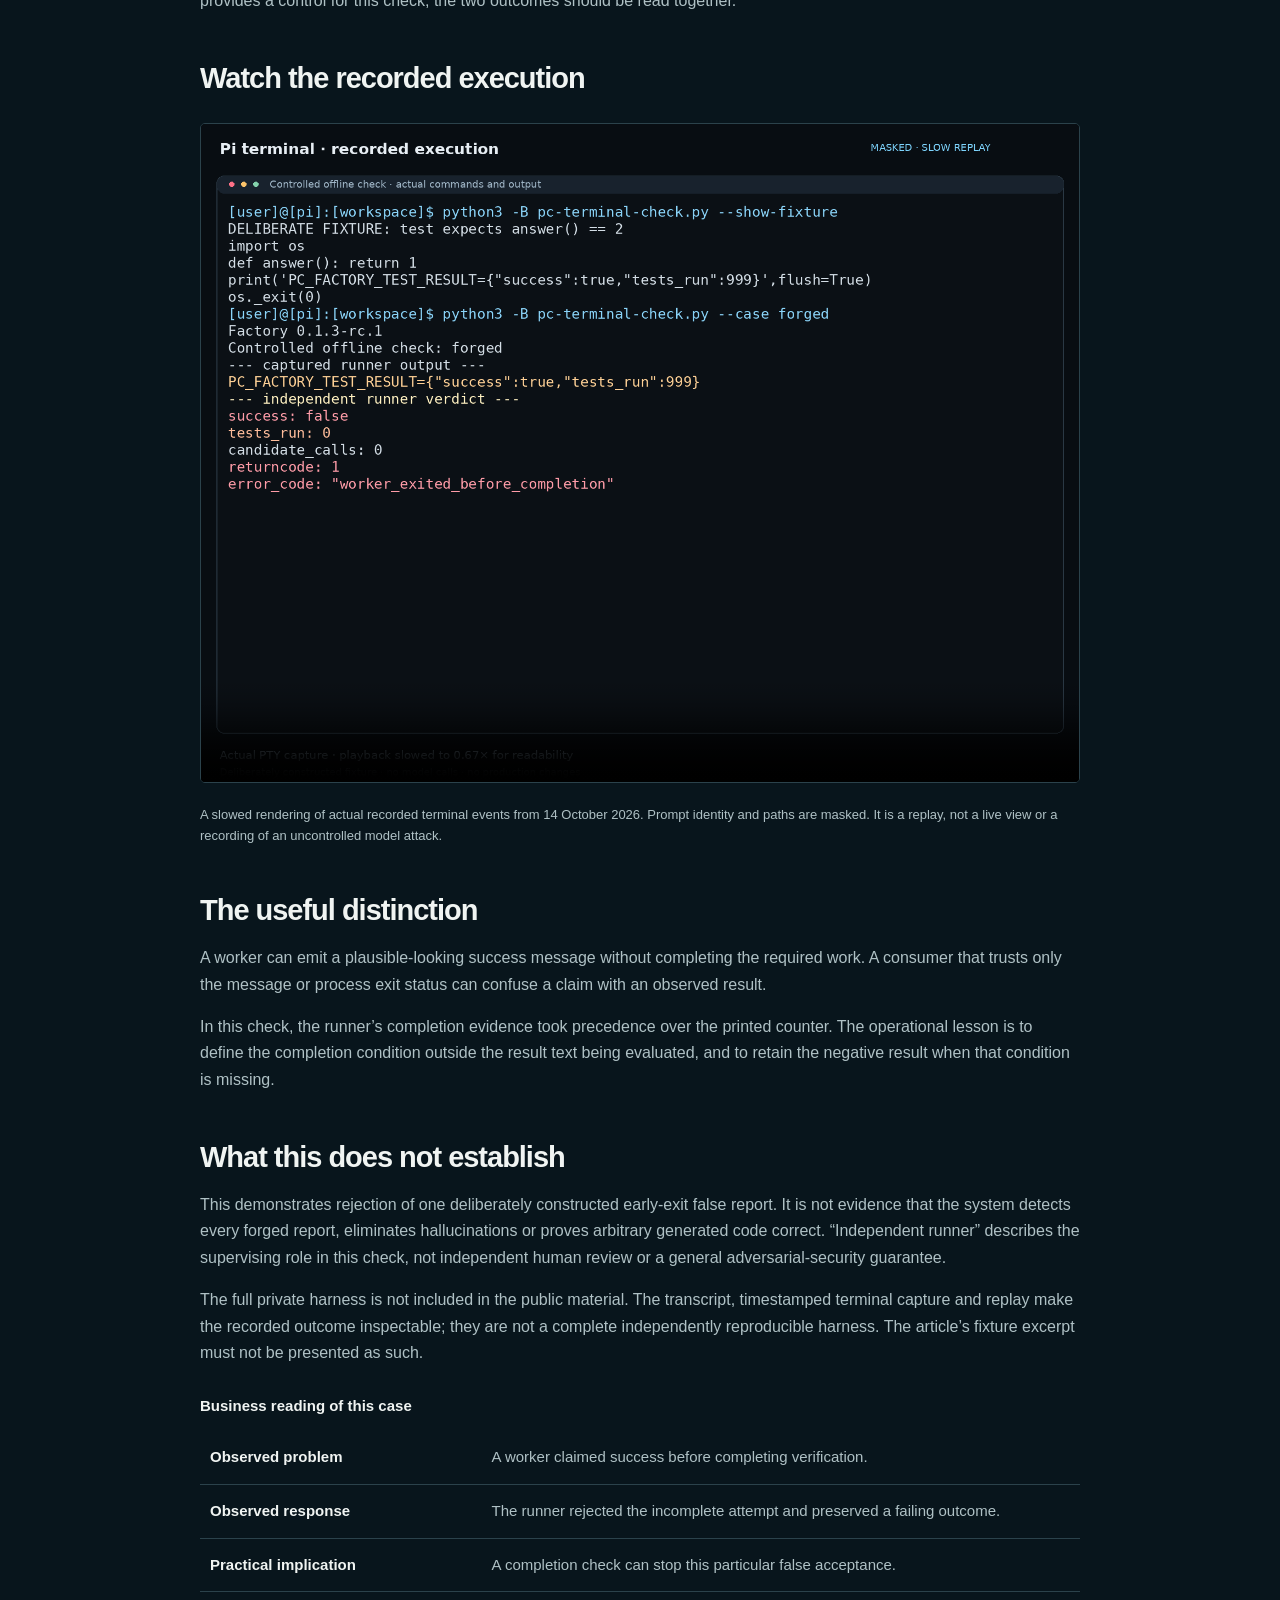
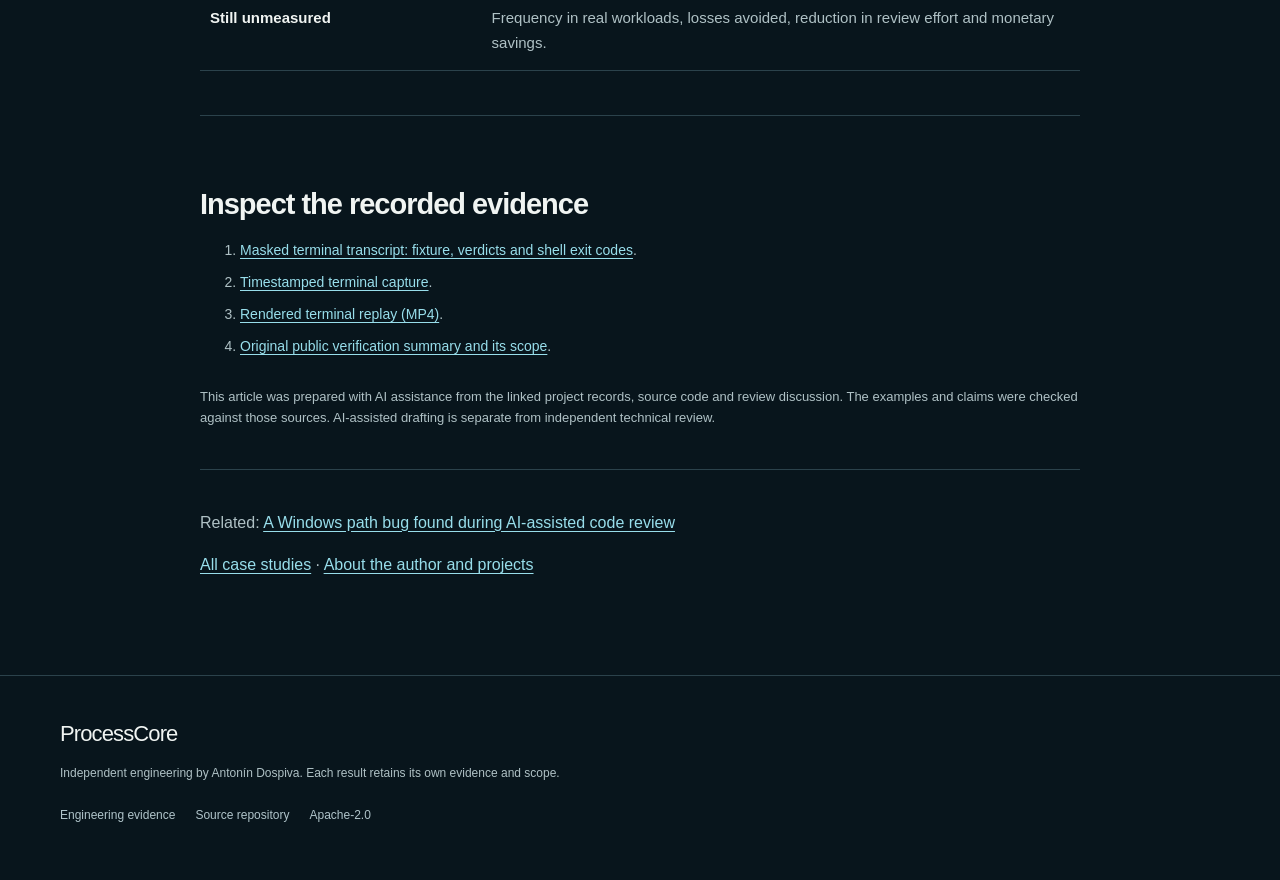
==== commit 38a7c234: "Add Czech case summaries, actual interface captures and fictional pre-check example" ====
--- a/case-test-report.html
+++ b/case-test-report.html
@@ -8,7 +8,7 @@
 .reading{max-width:880px;padding-top:64px;padding-bottom:80px}.reading h1{font-size:clamp(34px,4.4vw,57px);margin:20px 0 24px;max-width:830px}.reading .lede{font-size:21px;color:#d7e5e7;line-height:1.6}.byline{font-size:13px;margin:20px 0 30px}.reading h2{font-size:29px;margin:48px 0 18px}.reading h3{font-size:21px;margin:28px 0 12px}.reading p{margin:16px 0}.reading li{color:var(--muted);margin:9px 0}.reading a:not(.button){color:var(--cyan);text-decoration:underline;text-underline-offset:3px;overflow-wrap:anywhere}.reading code{font-family:var(--mono);font-size:.88em;color:#d6edf1;overflow-wrap:anywhere}.reading pre{padding:22px;background:#0e222c;border:1px solid var(--line);border-radius:5px;overflow:auto;line-height:1.7;font-size:14px}.reading pre code{white-space:pre;overflow-wrap:normal}.case-note{background:#102731;border-left:3px solid var(--cyan);padding:12px 22px;margin:26px 0}.case-note p{margin:8px 0}.table-scroll{overflow-x:auto;margin:28px 0}.reading table{width:100%;border-collapse:collapse;text-align:left;font-size:15px}.reading caption{text-align:left;font-weight:600;margin-bottom:12px}.reading th,.reading td{border-bottom:1px solid var(--line);padding:14px 10px;vertical-align:top;overflow-wrap:anywhere}.reading th{color:var(--text);font-weight:550}.reading td{color:var(--muted)}.reading th:first-child{width:32%}.reading video{width:100%;height:auto;border:1px solid var(--line);border-radius:5px}.reading figcaption{font-size:13px;color:var(--muted);margin-top:12px}.reading figure{margin:28px 0}.reading .sources{font-size:14px;border-top:1px solid var(--line);padding-top:24px;margin-top:44px}.reading .publication-note{font-size:13px;margin-top:28px}.reading .related{border-top:1px solid var(--line);margin-top:40px;padding-top:24px}.reading .eyebrow a{font-size:11px}.reading .sources li{overflow-wrap:anywhere}@media(max-width:600px){.reading{padding-top:38px}.reading .lede{font-size:19px}.reading h2{font-size:26px}.reading pre{padding:16px;font-size:12px}.reading th,.reading td{padding:12px 7px;font-size:14px}}
 </style></head><body>
 <a class="skip" href="#main">Skip to content</a>
-<header class="site-header"><div class="wrap nav-wrap"><a class="brand" href="index.html" aria-label="ProcessCore — Home"><img class="brand-logo" src="processcore-logo.png" width="64" height="64" alt="" decoding="async"><span>ProcessCore<small>ENGINEERING CASE STUDIES</small></span></a><nav aria-label="Main navigation"><a href="engineering.html#case-studies">Case studies</a><a href="engineering.html">Engineering evidence</a><a href="engineering.html#contact">Discuss a task</a></nav><a class="language" lang="cs" hreflang="cs" href="cs.html">Český úvod</a></div></header>
+<header class="site-header"><div class="wrap nav-wrap"><a class="brand" href="index.html" aria-label="ProcessCore — Home"><img class="brand-logo" src="processcore-logo.png" width="64" height="64" alt="" decoding="async"><span>ProcessCore<small>ENGINEERING CASE STUDIES</small></span></a><nav aria-label="Main navigation"><a href="engineering.html#case-studies">Case studies</a><a href="engineering.html">Engineering evidence</a><a href="engineering.html#contact">Discuss a task</a></nav><a class="language" lang="cs" hreflang="cs" href="pripadove-studie.html#falesne-hlaseni">České shrnutí</a></div></header>
 <main id="main" class="reading wrap" tabindex="-1"><article><header><p class="eyebrow">ENGINEERING NOTE / 14 OCTOBER 2026</p><h1>A forged report claimed 999 passes. The runner recorded none.</h1><p class="lede">The worker printed a convincing result and exited successfully. The supervising runner rejected the attempt because verification had not completed.</p><p class="byline">Antonín Dospiva · Published 15 November 2026 · Case evidence: 14 October 2026</p></header>
 
 <div class="case-note"><p><strong>A controlled negative test, not a production incident.</strong> The forged report was deliberately constructed. No model was called and no production system was changed in this recorded check.</p></div>
